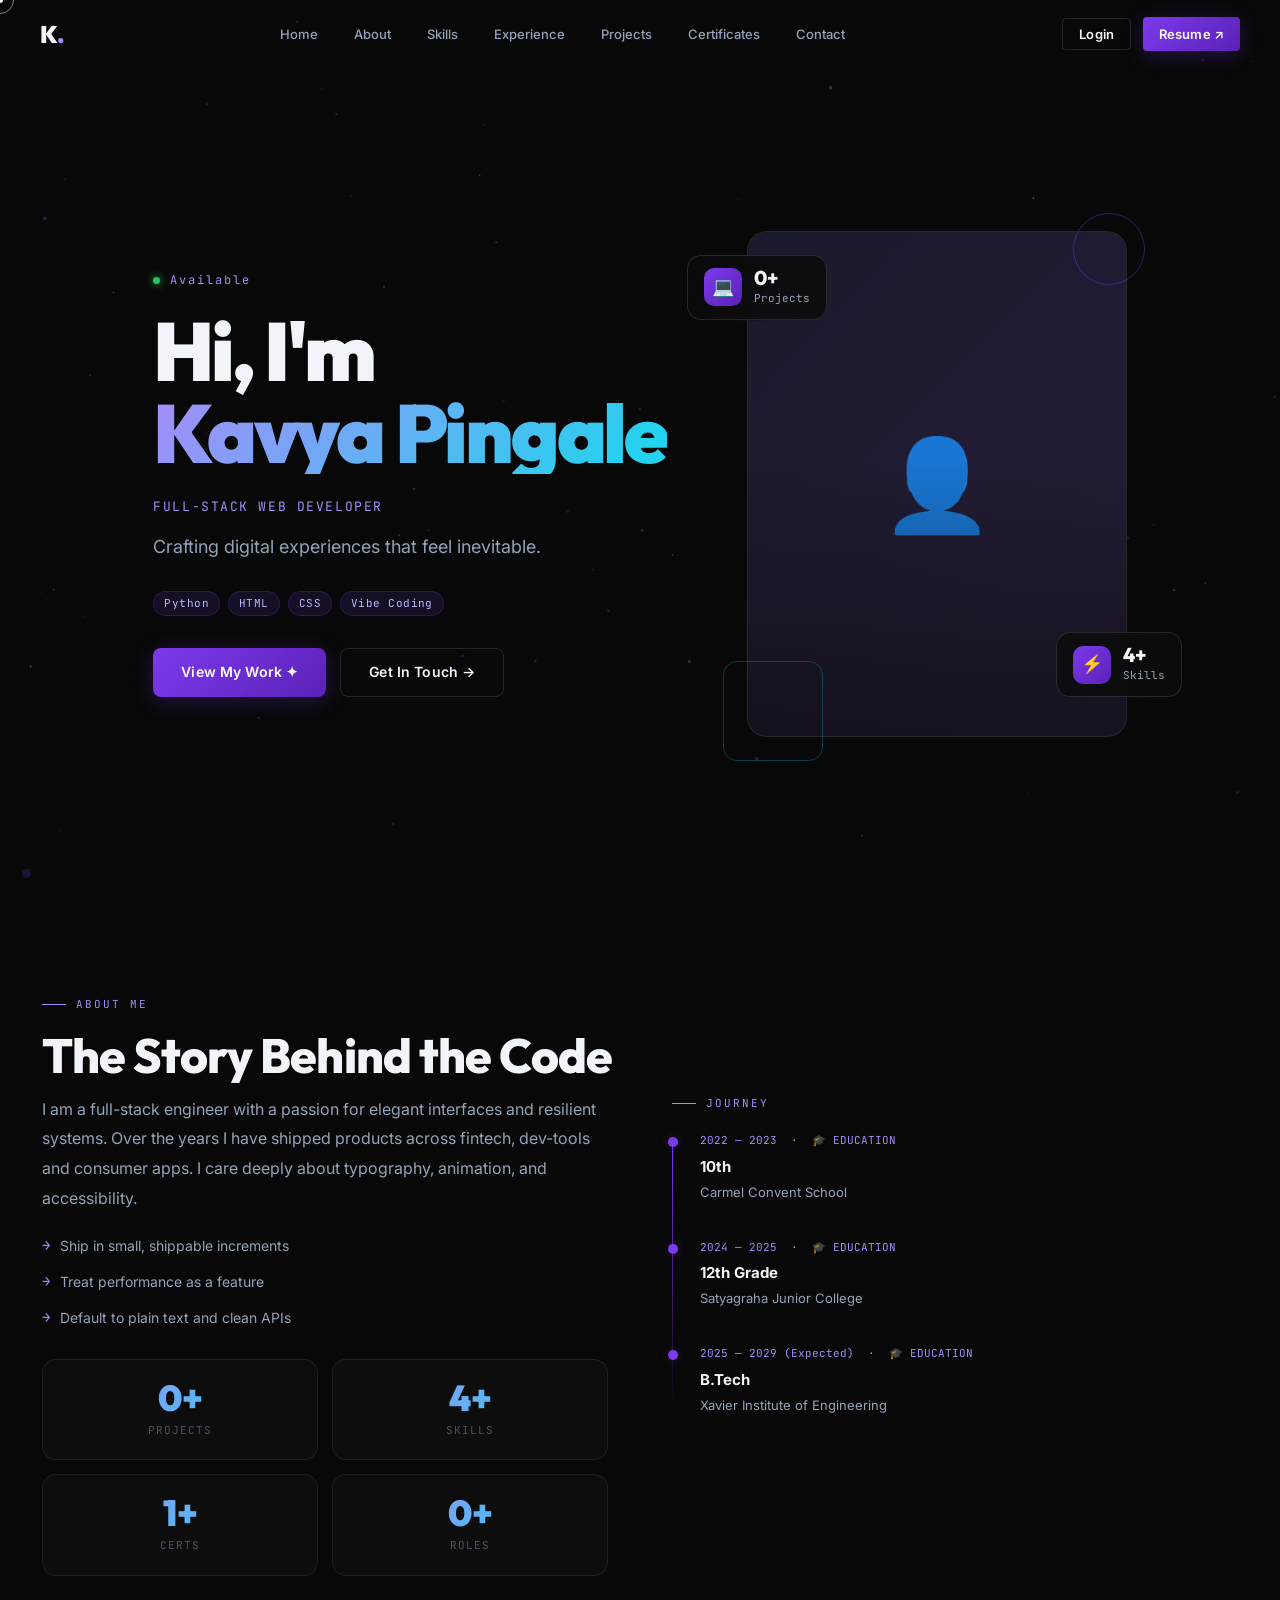
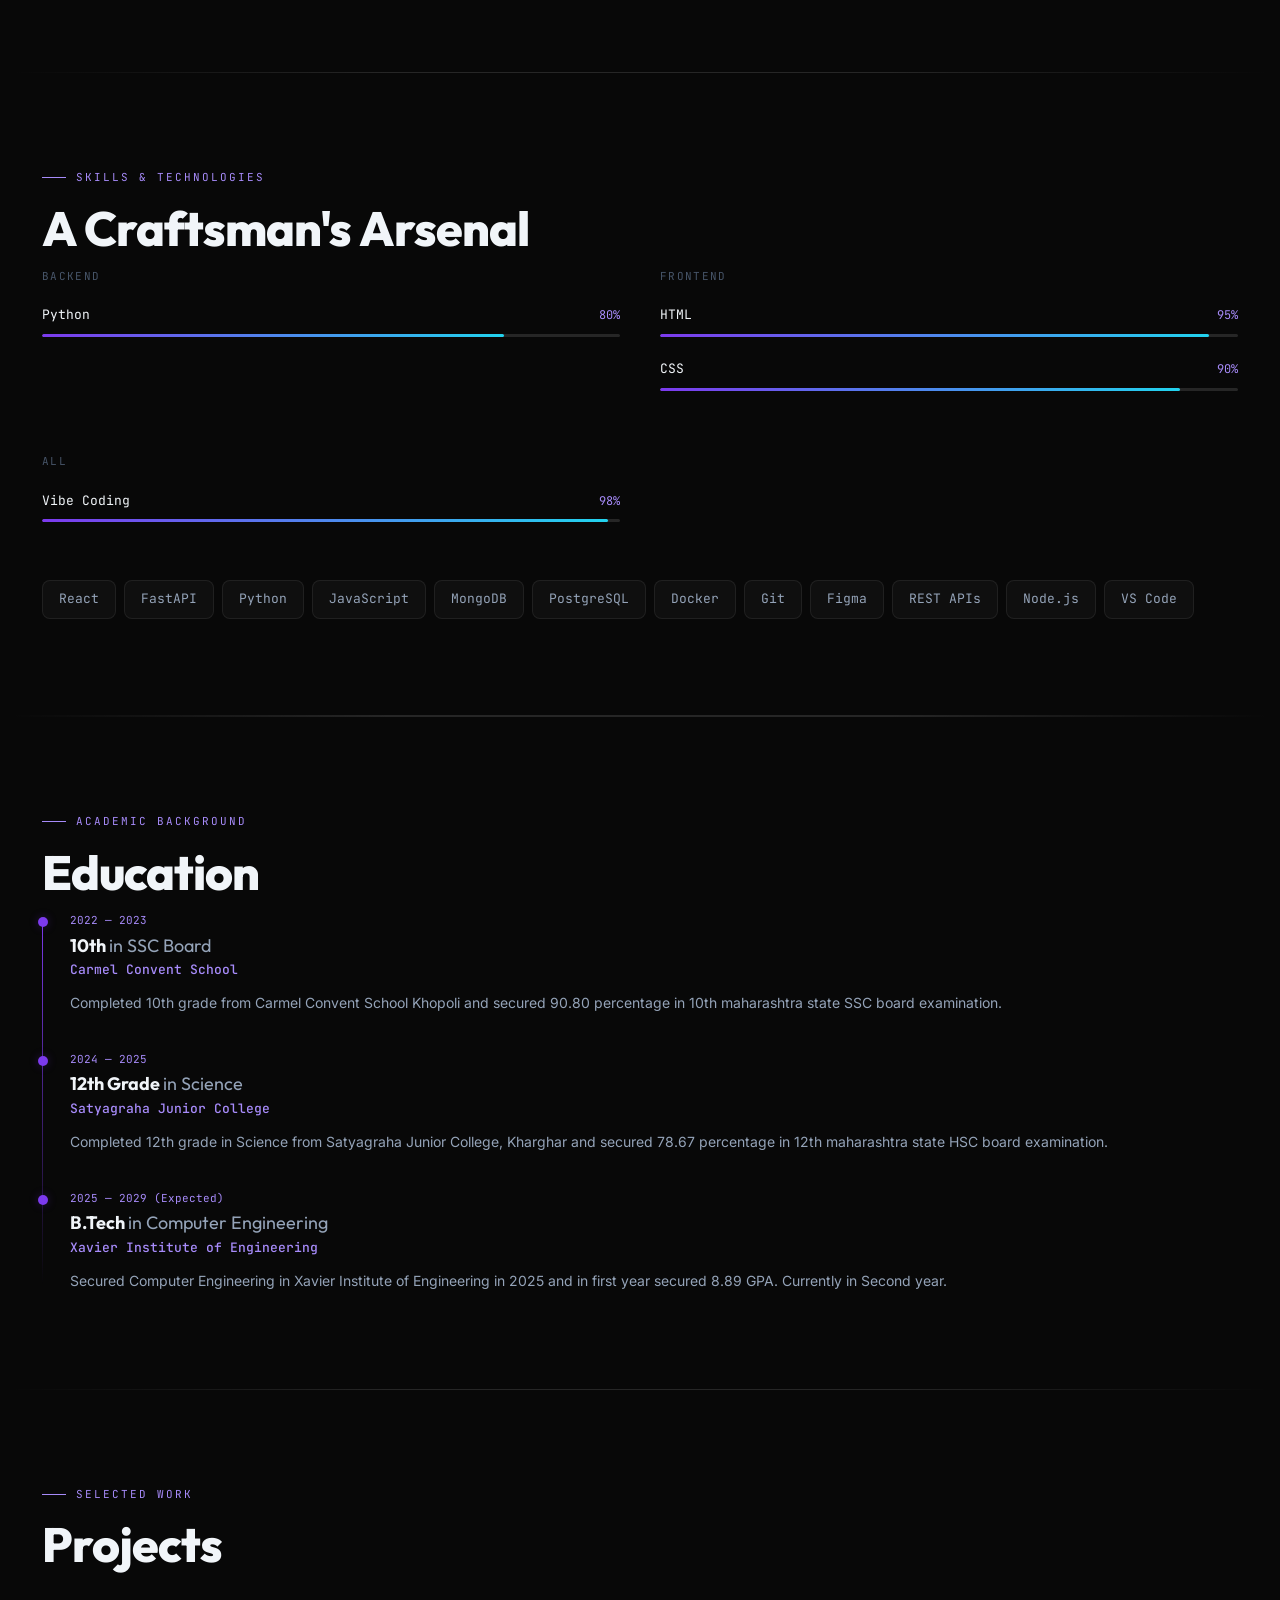
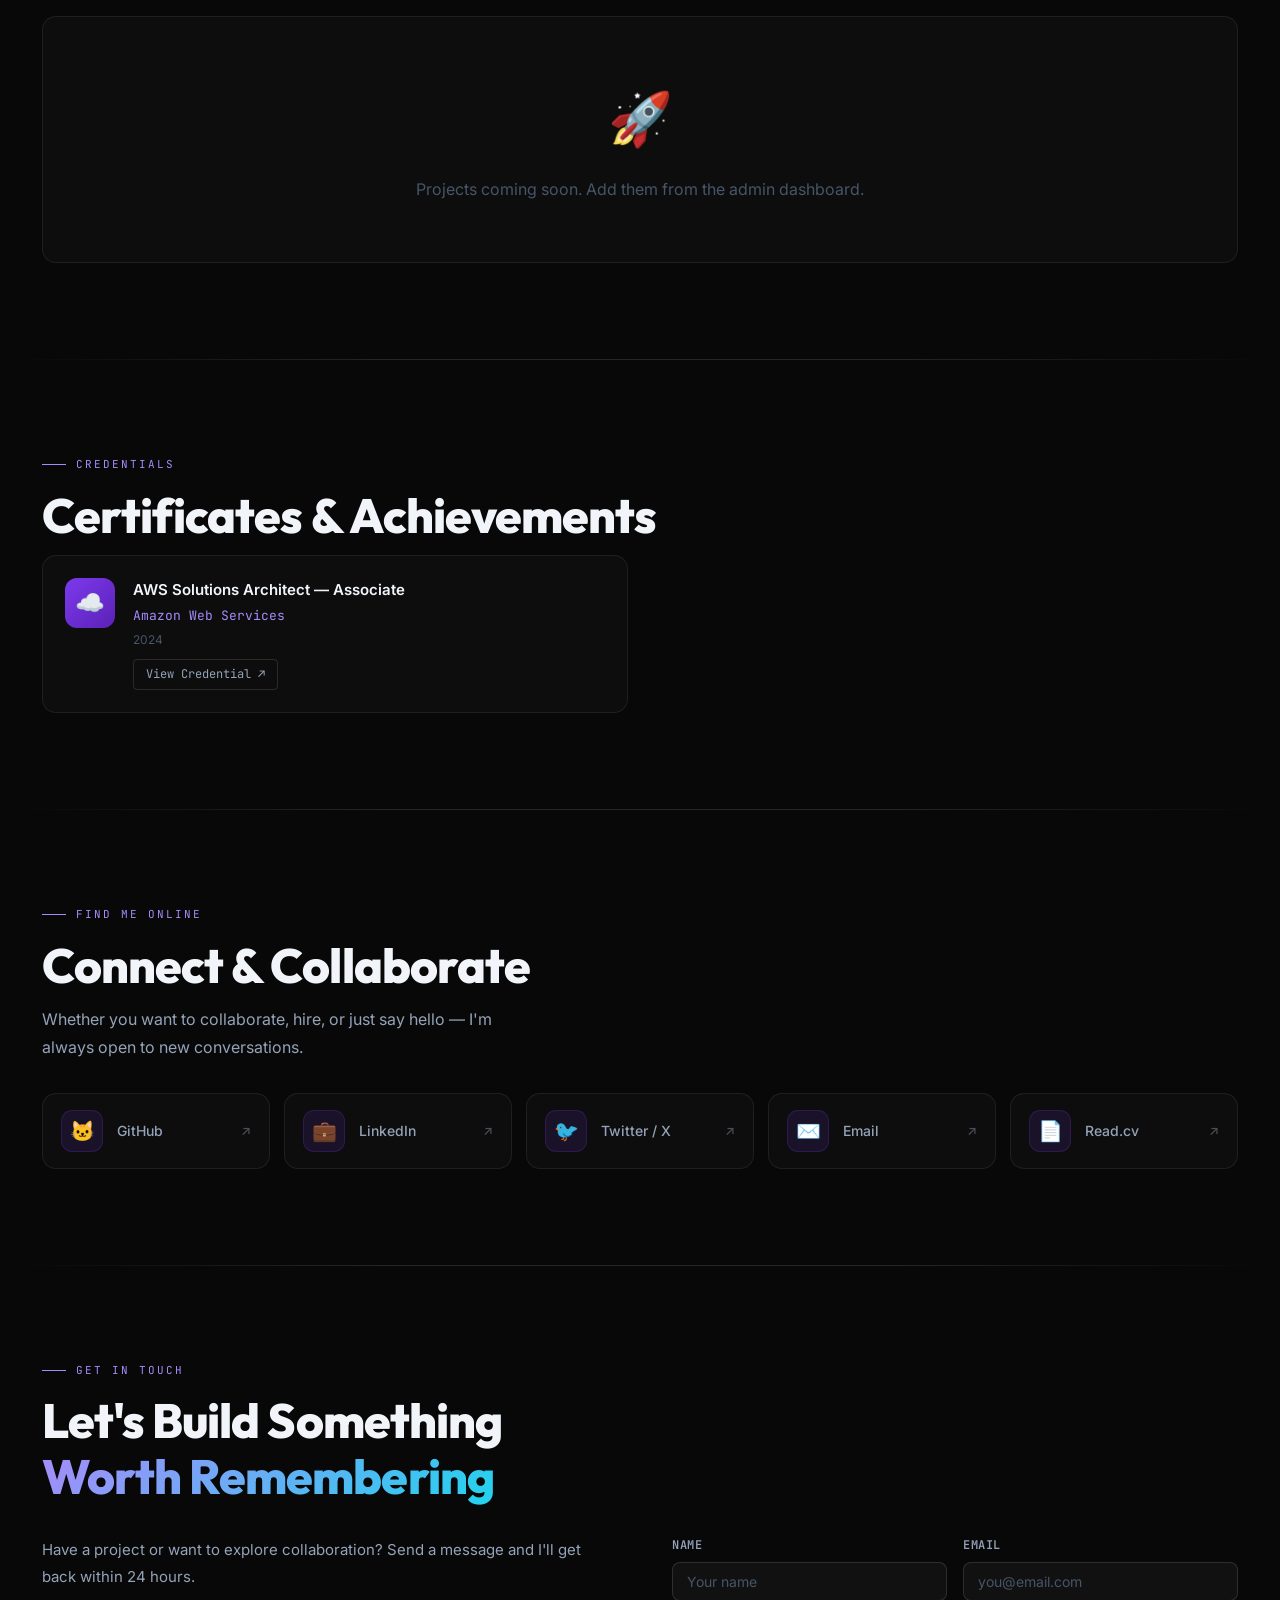
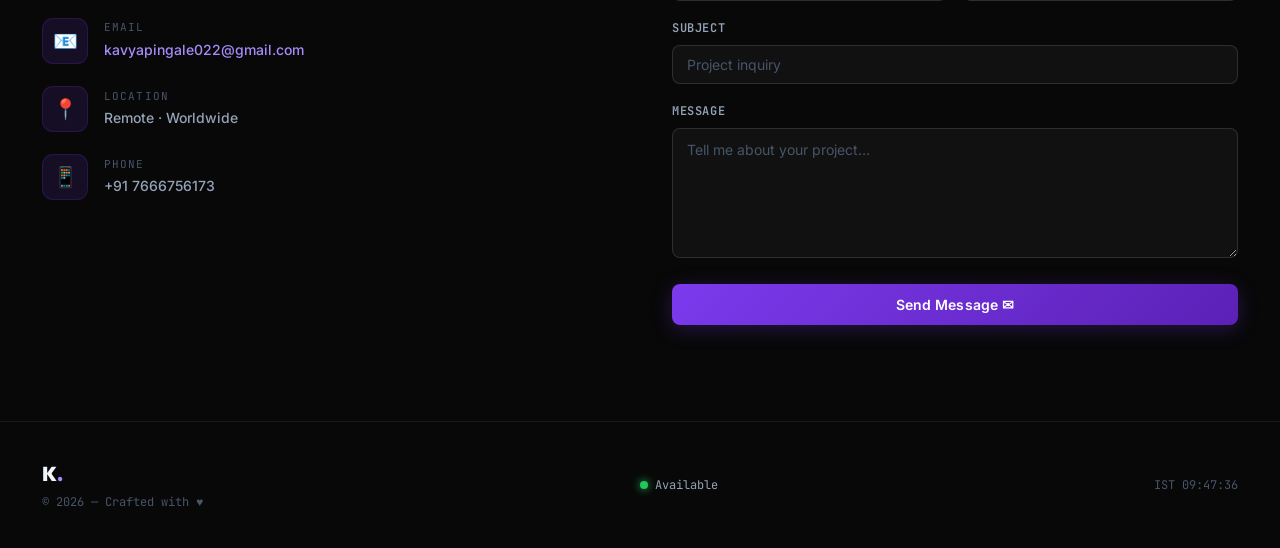
==== index.html @ d9b99b5b "Initialize portfolio website with Supabase integration and Admin Dashboard" ====
<!DOCTYPE html>
<html lang="en">
<head>
  <meta charset="UTF-8">
  <meta name="viewport" content="width=device-width, initial-scale=1.0">
  <meta name="description" content="Portfolio of Kavya Pingale — Full-Stack Web Developer crafting digital experiences that feel inevitable.">
  <title>Kavya Pingale | Full-Stack Web Developer</title>
  <link rel="stylesheet" href="style.css">
  <style>
    /* ── Navbar ── */
    #navbar {
      position: fixed; top: 0; left: 0; right: 0; z-index: 200;
      height: 68px; display: flex; align-items: center;
      justify-content: space-between;
      padding: 0 40px; transition: all 0.35s ease;
    }
    #navbar.scrolled {
      background: rgba(8,8,8,0.88);
      backdrop-filter: blur(24px);
      -webkit-backdrop-filter: blur(24px);
      border-bottom: 1px solid var(--border);
    }
    .nav-logo {
      font-family: var(--font-heading); font-size: 24px; font-weight: 900;
      color: var(--text); letter-spacing: -0.03em;
    }
    .nav-logo .dot { color: var(--accent-2); }
    .nav-links { display: flex; align-items: center; gap: 36px; list-style: none; }
    .nav-links a {
      font-size: 13px; font-weight: 500;
      color: var(--text-2); transition: color 0.2s ease;
      position: relative;
    }
    .nav-links a::after {
      content: ''; position: absolute; bottom: -3px; left: 0; right: 0;
      height: 1px; background: var(--accent-2);
      transform: scaleX(0); transition: transform 0.3s ease;
      transform-origin: left;
    }
    .nav-links a:hover { color: var(--text); }
    .nav-links a:hover::after { transform: scaleX(1); }
    .nav-actions { display: flex; align-items: center; gap: 12px; }
    .hamburger {
      display: none; flex-direction: column; gap: 5px;
      cursor: pointer; padding: 4px; background: none; border: none;
    }
    .hamburger span {
      width: 22px; height: 2px; background: var(--text);
      border-radius: 1px; transition: var(--transition); display: block;
    }
    /* Mobile nav */
    .mobile-nav {
      display: none; position: fixed; top: 68px; left: 0; right: 0;
      background: rgba(8,8,8,0.97); backdrop-filter: blur(24px);
      border-bottom: 1px solid var(--border); z-index: 199;
      padding: 20px; flex-direction: column; gap: 4px;
    }
    .mobile-nav.open { display: flex; }
    .mobile-nav a {
      padding: 12px 16px; font-size: 15px; font-weight: 500;
      color: var(--text-2); border-radius: var(--radius-sm);
      transition: var(--transition);
    }
    .mobile-nav a:hover { color: var(--text); background: var(--bg-glass); }

    /* ── Canvas ── */
    #particles-canvas {
      position: fixed; top: 0; left: 0; right: 0;
      height: 100vh; z-index: 0; pointer-events: none;
    }

    /* ── Hero ── */
    #home {
      min-height: 100vh; display: flex; align-items: center;
      padding-top: 68px; position: relative; overflow: hidden;
    }
    .hero-grid {
      display: grid; grid-template-columns: 1fr 380px;
      gap: 80px; align-items: center; position: relative; z-index: 1;
    }
    .hero-eyebrow {
      font-family: var(--font-mono); font-size: 12px;
      letter-spacing: 0.16em; color: var(--accent-2);
      display: flex; align-items: center; gap: 10px;
      margin-bottom: 20px;
    }
    .hero-eyebrow .dot-pulse {
      width: 7px; height: 7px; border-radius: 50%;
      background: #22c55e; display: inline-block;
      animation: pulse-glow 2.2s ease-in-out infinite;
      box-shadow: 0 0 8px #22c55e;
    }
    .hero-title {
      font-size: clamp(44px, 7vw, 82px); font-weight: 900;
      line-height: 1.0; letter-spacing: -0.04em; margin-bottom: 22px;
    }
    .hero-title .name {
      display: block;
      background: linear-gradient(135deg, #a78bfa 0%, #22d3ee 50%, #a78bfa 100%);
      background-size: 200% auto;
      -webkit-background-clip: text; -webkit-text-fill-color: transparent;
      background-clip: text;
      animation: gradient-shift 4s linear infinite;
    }
    .hero-subtitle {
      font-size: 18px; color: var(--text-2); max-width: 520px;
      line-height: 1.75; margin-bottom: 28px;
    }
    .hero-chips { display: flex; flex-wrap: wrap; gap: 8px; margin-bottom: 32px; }
    .hero-actions { display: flex; gap: 14px; flex-wrap: wrap; }

    /* Photo */
    .photo-wrap { position: relative; }
    .photo-box {
      aspect-ratio: 3/4; border-radius: 20px; overflow: hidden;
      border: 1px solid var(--border); position: relative;
      background: var(--bg-3);
    }
    .photo-box img {
      width: 100%; height: 100%; object-fit: cover;
      filter: contrast(1.08) brightness(0.92);
      transition: filter 0.6s ease;
    }
    .photo-box:hover img { filter: contrast(1.0) brightness(1.0); }
    .photo-box::after {
      content: ''; position: absolute; inset: 0;
      background: linear-gradient(to top, rgba(8,8,8,0.55) 0%, transparent 55%);
    }
    .photo-fallback {
      width: 100%; height: 100%; display: flex;
      align-items: center; justify-content: center;
      background: linear-gradient(135deg, #1a1a2e, rgba(124,58,237,0.15));
      font-size: 90px;
    }
    /* Deco rings */
    .deco-ring-1 {
      position: absolute; top: -18px; right: -18px;
      width: 72px; height: 72px; border-radius: 50%;
      border: 1px solid rgba(124,58,237,0.4);
      animation: spin-slow 18s linear infinite;
    }
    .deco-ring-2 {
      position: absolute; bottom: -24px; left: -24px;
      width: 100px; height: 100px; border-radius: 14px;
      border: 1px solid rgba(34,211,238,0.25);
      animation: float 7s ease-in-out infinite;
    }
    /* Floating stat cards */
    .stat-float {
      position: absolute; z-index: 2;
      background: rgba(12,12,12,0.88);
      backdrop-filter: blur(20px);
      border: 1px solid var(--border-2);
      border-radius: 14px; padding: 12px 16px;
      display: flex; align-items: center; gap: 12px;
      animation: float 6s ease-in-out infinite;
    }
    .stat-float:nth-child(4) { animation-delay: -3s; }
    .stat-float.tl { top: 24px; left: -60px; }
    .stat-float.br { bottom: 40px; right: -55px; }
    .sf-icon {
      width: 38px; height: 38px; border-radius: 10px;
      background: linear-gradient(135deg, var(--accent), #5b21b6);
      display: flex; align-items: center; justify-content: center;
      font-size: 18px; flex-shrink: 0;
    }
    .sf-val { font-family: var(--font-heading); font-size: 20px; font-weight: 800; color: var(--text); line-height: 1; }
    .sf-label { font-size: 11px; color: var(--text-2); margin-top: 2px; font-family: var(--font-mono); }

    /* ── About ── */
    .about-grid {
      display: grid; grid-template-columns: 1fr 1fr;
      gap: 64px; align-items: start;
    }
    .about-bio { font-size: 16px; color: var(--text-2); line-height: 1.85; }
    .about-stats {
      display: grid; grid-template-columns: 1fr 1fr; gap: 14px; margin-top: 28px;
    }
    .stat-box {
      background: var(--bg-card); border: 1px solid var(--border);
      border-radius: var(--radius); padding: 20px; text-align: center;
      transition: var(--transition);
    }
    .stat-box:hover { border-color: var(--border-accent); transform: translateY(-2px); }
    .stat-box-val {
      font-family: var(--font-heading); font-size: 36px; font-weight: 900;
      background: linear-gradient(135deg, var(--accent-2), var(--cyan));
      -webkit-background-clip: text; -webkit-text-fill-color: transparent;
      background-clip: text; line-height: 1;
    }
    .stat-box-label {
      font-size: 11px; color: var(--text-3);
      font-family: var(--font-mono); letter-spacing: 0.08em;
      margin-top: 6px; text-transform: uppercase;
    }

    /* ── Skills ── */
    .skills-layout { display: grid; grid-template-columns: 1fr 1fr; gap: 40px; }
    .skill-cat-title {
      font-family: var(--font-mono); font-size: 11px;
      letter-spacing: 0.12em; color: var(--text-3);
      text-transform: uppercase; margin-bottom: 20px;
    }
    .skill-item { margin-bottom: 22px; }
    .skill-row {
      display: flex; justify-content: space-between;
      align-items: baseline; margin-bottom: 7px;
    }
    .skill-name { font-size: 13px; color: var(--text); font-family: var(--font-mono); }
    .skill-pct  { font-size: 12px; color: var(--accent-2); font-family: var(--font-mono); }
    .tech-grid {
      display: flex; flex-wrap: wrap; gap: 8px; margin-top: 36px;
    }
    .tech-chip {
      padding: 8px 16px;
      background: rgba(255,255,255,0.03);
      border: 1px solid var(--border);
      border-radius: var(--radius-sm);
      font-size: 13px; color: var(--text-2);
      font-family: var(--font-mono);
      transition: var(--transition); cursor: default;
    }
    .tech-chip:hover {
      border-color: var(--accent-2); color: var(--accent-2);
      background: rgba(124,58,237,0.07);
    }

    /* ── Project cards ── */
    .proj-card {
      background: var(--bg-card); border: 1px solid var(--border);
      border-radius: var(--radius-lg); overflow: hidden;
      transition: var(--transition); display: flex; flex-direction: column;
    }
    .proj-card:hover {
      border-color: var(--border-accent); transform: translateY(-5px);
      box-shadow: 0 20px 48px rgba(0,0,0,0.45), 0 0 0 1px rgba(124,58,237,0.08);
    }
    .proj-thumb {
      aspect-ratio: 16/9; background: var(--bg-3);
      position: relative; overflow: hidden;
    }
    .proj-thumb img {
      width: 100%; height: 100%; object-fit: cover;
      transition: transform 0.55s ease;
    }
    .proj-card:hover .proj-thumb img { transform: scale(1.05); }
    .proj-emoji-placeholder {
      width: 100%; height: 100%;
      display: flex; align-items: center; justify-content: center;
      font-size: 52px; opacity: 0.6;
      background: linear-gradient(135deg, var(--bg-3), rgba(124,58,237,0.12));
    }
    .proj-body { padding: 22px; flex: 1; display: flex; flex-direction: column; }
    .proj-num {
      font-family: var(--font-mono); font-size: 11px;
      color: var(--accent-2); letter-spacing: 0.12em; margin-bottom: 8px;
    }
    .proj-title {
      font-family: var(--font-heading); font-size: 18px;
      font-weight: 700; color: var(--text); margin-bottom: 8px;
    }
    .proj-desc { font-size: 14px; color: var(--text-2); line-height: 1.65; flex: 1; }
    .proj-tags { display: flex; flex-wrap: wrap; gap: 5px; margin: 12px 0 8px; }
    .proj-links { display: flex; gap: 8px; margin-top: 10px; }
    .proj-link {
      display: inline-flex; align-items: center; gap: 5px;
      font-size: 12px; font-family: var(--font-mono);
      color: var(--text-2); padding: 5px 12px;
      border: 1px solid var(--border-2); border-radius: var(--radius-xs);
      transition: var(--transition);
    }
    .proj-link:hover { border-color: var(--accent-2); color: var(--accent-2); }

    /* ── Cert cards ── */
    .cert-card {
      background: var(--bg-card); border: 1px solid var(--border);
      border-radius: var(--radius); padding: 22px;
      display: flex; gap: 18px; align-items: flex-start;
      transition: var(--transition);
    }
    .cert-card:hover { border-color: var(--border-accent); transform: translateY(-3px); }
    .cert-icon {
      width: 50px; height: 50px; border-radius: 12px;
      background: linear-gradient(135deg, var(--accent), #5b21b6);
      display: flex; align-items: center; justify-content: center;
      font-size: 24px; flex-shrink: 0;
    }
    .cert-name  { font-size: 15px; font-weight: 600; color: var(--text); margin-bottom: 4px; }
    .cert-issuer{ font-size: 13px; color: var(--accent-2); font-family: var(--font-mono); margin-bottom: 3px; }
    .cert-date  { font-size: 12px; color: var(--text-3); }

    /* ── Connect ── */
    .connect-grid {
      display: grid;
      grid-template-columns: repeat(auto-fill, minmax(190px,1fr));
      gap: 14px;
    }
    .connect-card {
      display: flex; align-items: center; gap: 14px;
      padding: 16px 18px;
      background: var(--bg-card); border: 1px solid var(--border);
      border-radius: var(--radius); transition: var(--transition);
      font-size: 14px; font-weight: 500; color: var(--text-2);
    }
    .connect-card:hover {
      border-color: var(--border-accent); color: var(--text);
      transform: translateY(-3px); box-shadow: var(--shadow-accent);
    }
    .connect-icon {
      width: 42px; height: 42px; border-radius: 11px;
      background: rgba(124,58,237,0.12); border: 1px solid rgba(124,58,237,0.2);
      display: flex; align-items: center; justify-content: center;
      font-size: 20px; flex-shrink: 0;
    }
    .connect-arrow { margin-left: auto; opacity: 0.45; font-size: 13px; }

    /* ── Contact ── */
    .contact-grid {
      display: grid; grid-template-columns: 1fr 1fr;
      gap: 64px; align-items: start;
    }
    .contact-info-row {
      display: flex; align-items: center; gap: 16px; margin-bottom: 22px;
    }
    .contact-icon-box {
      width: 46px; height: 46px; border-radius: 11px;
      background: rgba(124,58,237,0.12);
      border: 1px solid rgba(124,58,237,0.2);
      display: flex; align-items: center; justify-content: center;
      font-size: 20px; flex-shrink: 0;
    }
    .contact-meta-label { font-size: 11px; color: var(--text-3); font-family: var(--font-mono); letter-spacing: 0.1em; }
    .contact-meta-val   { font-size: 14px; font-weight: 500; color: var(--text-2); margin-top: 2px; }

    /* ── Footer ── */
    #footer { padding: 36px 0; border-top: 1px solid var(--border); }
    .footer-inner {
      display: flex; align-items: center; justify-content: space-between;
      flex-wrap: wrap; gap: 14px;
    }
    .footer-brand { font-family: var(--font-heading); font-size: 20px; font-weight: 900; }
    .footer-brand .dot { color: var(--accent-2); }
    .footer-copy { font-size: 12px; color: var(--text-3); font-family: var(--font-mono); margin-top: 3px; }
    .footer-status { display: flex; align-items: center; gap: 7px; }
    .online-dot {
      width: 8px; height: 8px; border-radius: 50%;
      background: #22c55e; box-shadow: 0 0 8px #22c55e;
      animation: pulse-glow 2s ease-in-out infinite;
    }
    .footer-time { font-size: 12px; color: var(--text-3); font-family: var(--font-mono); }

    /* ── Custom cursor ── */
    .c-outer, .c-inner {
      position: fixed; pointer-events: none; z-index: 9999;
      border-radius: 50%; top: 0; left: 0; mix-blend-mode: difference;
    }
    .c-outer {
      width: 28px; height: 28px;
      border: 1px solid rgba(255,255,255,0.5);
      transform: translate(-50%,-50%);
      transition: transform 0.15s ease;
    }
    .c-inner {
      width: 6px; height: 6px; background: #fff;
      transform: translate(-50%,-50%);
    }
    .c-outer.hovered { transform: translate(-50%,-50%) scale(1.9); }

    /* ── Scroll top & Admin btn ── */
    #scroll-top {
      position: fixed; bottom: 22px; right: 22px; z-index: 100;
      width: 42px; height: 42px; border-radius: 11px;
      background: rgba(124,58,237,0.75); border: none;
      color: #fff; font-size: 18px;
      display: none; align-items: center; justify-content: center;
      transition: var(--transition); backdrop-filter: blur(8px);
    }
    #scroll-top.vis { display: flex; }
    #scroll-top:hover { background: var(--accent); transform: translateY(-2px); }
    #admin-dot {
      position: fixed; bottom: 22px; left: 22px; z-index: 100;
      width: 9px; height: 9px; border-radius: 50%;
      background: rgba(124,58,237,0.2); border: none;
      cursor: pointer; transition: all 0.35s ease;
    }
    #admin-dot:hover {
      width: 42px; height: 42px; border-radius: 11px;
      background: var(--accent); box-shadow: var(--shadow-accent);
    }

    /* ── Responsive ── */
    @media (max-width: 1024px) {
      .hero-grid    { grid-template-columns: 1fr; gap: 48px; text-align: center; }
      .hero-eyebrow,.hero-chips,.hero-actions { justify-content: center; }
      .hero-subtitle{ margin-left: auto; margin-right: auto; }
      .photo-wrap   { max-width: 300px; margin: 0 auto; }
      .stat-float.tl{ left: 0; }
      .stat-float.br{ right: 0; }
      .about-grid   { grid-template-columns: 1fr; gap: 40px; }
      .skills-layout{ grid-template-columns: 1fr; }
      .contact-grid { grid-template-columns: 1fr; gap: 40px; }
    }
    @media (max-width: 768px) {
      #navbar { padding: 0 20px; }
      .nav-links { display: none; }
      .hamburger { display: flex; }
      .c-outer, .c-inner { display: none; }
    }
  </style>
</head>
<body>

<!-- Custom cursor -->
<div class="c-outer" id="c-outer"></div>
<div class="c-inner" id="c-inner"></div>

<!-- Particle canvas -->
<canvas id="particles-canvas"></canvas>

<!-- ═══════════════════════════ NAVBAR ═══════════════════════════ -->
<header id="navbar">
  <a href="#home" class="nav-logo"><span id="nav-initial">K</span><span class="dot">.</span></a>
  <nav>
    <ul class="nav-links">
      <li><a href="#home">Home</a></li>
      <li><a href="#about">About</a></li>
      <li><a href="#skills">Skills</a></li>
      <li><a href="#experience">Experience</a></li>
      <li><a href="#projects">Projects</a></li>
      <li><a href="#certificates">Certificates</a></li>
      <li><a href="#contact">Contact</a></li>
    </ul>
  </nav>
  <div class="nav-actions">
    <button id="visitor-login-btn" class="btn btn-secondary btn-sm" onclick="document.getElementById('auth-modal').style.display='flex'">Login</button>
    <a href="#" id="resume-btn" class="btn btn-primary btn-sm">Resume ↗</a>
    <button class="hamburger" id="hamburger-btn" aria-label="Menu">
      <span></span><span></span><span></span>
    </button>
  </div>
</header>

<!-- ═══════════════════════════ AUTH MODAL ═══════════════════════════ -->
<div class="modal-overlay" id="auth-modal" style="display:none;">
  <div class="modal" style="max-width:400px;text-align:center;">
    <div class="modal-title" style="margin-bottom:8px;">Visitor Access</div>
    <p style="font-size:14px;color:var(--text-2);margin-bottom:24px;">Log in to unlock exclusive content and track your visits.</p>
    <button class="modal-close" onclick="document.getElementById('auth-modal').style.display='none'">✕</button>
    <div id="auth-alert"></div>
    <div class="form-group" style="text-align:left;">
      <label class="form-label">Email Address</label>
      <input type="email" class="form-input" id="auth-email" placeholder="you@example.com">
    </div>
    <div class="form-group" style="text-align:left;">
      <label class="form-label">Password</label>
      <input type="password" class="form-input" id="auth-password" placeholder="••••••••">
    </div>
    <div class="flex-col gap-3 mt-4">
      <button class="btn btn-primary w-full" id="auth-login-btn" onclick="handleVisitorAuth('login')">Log In</button>
      <button class="btn btn-secondary w-full" id="auth-signup-btn" onclick="handleVisitorAuth('signup')">Sign Up</button>
    </div>
  </div>
</div>
<!-- Mobile nav -->
<nav class="mobile-nav" id="mobile-nav">
  <a href="#home"         onclick="closeMob()">Home</a>
  <a href="#about"        onclick="closeMob()">About</a>
  <a href="#skills"       onclick="closeMob()">Skills</a>
  <a href="#experience"   onclick="closeMob()">Experience</a>
  <a href="#projects"     onclick="closeMob()">Projects</a>
  <a href="#certificates" onclick="closeMob()">Certificates</a>
  <a href="#contact"      onclick="closeMob()">Contact</a>
</nav>

<!-- ═══════════════════════════ HERO ═══════════════════════════ -->
<section id="home">
  <div class="container hero-grid">
    <!-- Left text -->
    <div>
      <div class="hero-eyebrow">
        <span class="dot-pulse"></span>
        <span id="hero-availability">Available for opportunities</span>
      </div>
      <h1 class="hero-title">
        Hi, I'm<br>
        <span class="name" id="hero-name">Kavya Pingale</span>
      </h1>
      <p class="hero-subtitle" id="hero-subtitle-role" style="font-family:var(--font-mono);font-size:13px;letter-spacing:0.12em;color:var(--accent-2);margin-bottom:12px;">FULL-STACK WEB DEVELOPER</p>
      <p class="hero-subtitle" id="hero-tagline">Crafting digital experiences that feel inevitable.</p>
      <div class="hero-chips" id="hero-chips"></div>
      <div class="hero-actions">
        <a href="#projects" class="btn btn-primary">View My Work ✦</a>
        <a href="#contact"  class="btn btn-secondary">Get In Touch →</a>
      </div>
    </div>
    <!-- Right photo -->
    <div class="photo-wrap">
      <div class="photo-box">
        <img id="hero-photo" src="photo.jpg" alt="Profile Photo"
             onerror="this.style.display='none';document.getElementById('photo-fallback').style.display='flex'">
        <div class="photo-fallback" id="photo-fallback" style="display:none;">👤</div>
      </div>
      <div class="deco-ring-1"></div>
      <div class="deco-ring-2"></div>
      <div class="stat-float tl">
        <div class="sf-icon">💻</div>
        <div><div class="sf-val" id="sf-proj">0+</div><div class="sf-label">Projects</div></div>
      </div>
      <div class="stat-float br">
        <div class="sf-icon">⚡</div>
        <div><div class="sf-val" id="sf-skills">0+</div><div class="sf-label">Skills</div></div>
      </div>
    </div>
  </div>
</section>

<!-- ═══════════════════════════ ABOUT ═══════════════════════════ -->
<section class="section" id="about">
  <div class="container">
    <div class="section-label">About Me</div>
    <h2 class="section-title">The Story Behind the Code</h2>
    <div class="about-grid">
      <div>
        <p class="about-bio reveal" id="about-bio">Loading…</p>
        <div class="about-stats" id="about-stats"></div>
      </div>
      <div>
        <div class="section-label" style="margin-bottom:20px;">Journey</div>
        <div class="timeline" id="about-timeline"></div>
      </div>
    </div>
  </div>
</section>
<div class="section-divider container"></div>

<!-- ═══════════════════════════ SKILLS ═══════════════════════════ -->
<section class="section" id="skills">
  <div class="container">
    <div class="section-label">Skills &amp; Technologies</div>
    <h2 class="section-title">A Craftsman's Arsenal</h2>
    <div class="skills-layout" id="skills-container"></div>
    <div class="tech-grid" id="tech-grid"></div>
  </div>
</section>
<div class="section-divider container"></div>

<!-- ═══════════════════════════ EXPERIENCE ═══════════════════════════ -->
<section class="section" id="experience">
  <div class="container">
    <div class="section-label">Professional Journey</div>
    <h2 class="section-title">Work Experience</h2>
    <div class="timeline" id="exp-container"></div>
  </div>
</section>
<div class="section-divider container"></div>

<!-- ═══════════════════════════ EDUCATION ═══════════════════════════ -->
<section class="section" id="education">
  <div class="container">
    <div class="section-label">Academic Background</div>
    <h2 class="section-title">Education</h2>
    <div class="timeline" id="edu-container"></div>
  </div>
</section>
<div class="section-divider container"></div>

<!-- ═══════════════════════════ PROJECTS ═══════════════════════════ -->
<section class="section" id="projects">
  <div class="container">
    <div class="flex-between" style="margin-bottom:44px;">
      <div>
        <div class="section-label">Selected Work</div>
        <h2 class="section-title" style="margin-bottom:0">Projects</h2>
      </div>
    </div>
    <div class="grid-3" id="proj-container"></div>
  </div>
</section>
<div class="section-divider container"></div>

<!-- ═══════════════════════════ CERTIFICATES ═══════════════════════════ -->
<section class="section" id="certificates">
  <div class="container">
    <div class="section-label">Credentials</div>
    <h2 class="section-title">Certificates &amp; Achievements</h2>
    <div class="grid-2" id="cert-container"></div>
  </div>
</section>
<div class="section-divider container"></div>

<!-- ═══════════════════════════ CONNECT ═══════════════════════════ -->
<section class="section" id="connect">
  <div class="container">
    <div class="section-label">Find Me Online</div>
    <h2 class="section-title">Connect &amp; Collaborate</h2>
    <p style="font-size:16px;color:var(--text-2);max-width:480px;margin-bottom:32px;line-height:1.75;">
      Whether you want to collaborate, hire, or just say hello — I'm always open to new conversations.
    </p>
    <div class="connect-grid" id="links-container"></div>
  </div>
</section>
<div class="section-divider container"></div>

<!-- ═══════════════════════════ CONTACT ═══════════════════════════ -->
<section class="section" id="contact">
  <div class="container">
    <div class="section-label">Get In Touch</div>
    <h2 class="section-title">Let's Build Something<br><span class="gradient-text">Worth Remembering</span></h2>
    <div class="contact-grid mt-8">
      <div class="reveal">
        <p style="font-size:15px;color:var(--text-2);line-height:1.8;margin-bottom:28px;">
          Have a project or want to explore collaboration? Send a message and I'll get back within 24 hours.
        </p>
        <div class="contact-info-row">
          <div class="contact-icon-box">📧</div>
          <div>
            <div class="contact-meta-label">EMAIL</div>
            <a id="ct-email" class="contact-meta-val" style="color:var(--accent-2);" href="mailto:">—</a>
          </div>
        </div>
        <div class="contact-info-row">
          <div class="contact-icon-box">📍</div>
          <div>
            <div class="contact-meta-label">LOCATION</div>
            <div class="contact-meta-val" id="ct-loc">—</div>
          </div>
        </div>
        <div class="contact-info-row">
          <div class="contact-icon-box">📱</div>
          <div>
            <div class="contact-meta-label">PHONE</div>
            <div class="contact-meta-val" id="ct-phone">—</div>
          </div>
        </div>
      </div>
      <div class="reveal reveal-delay-2">
        <form id="contact-form" onsubmit="handleForm(event)">
          <div class="form-row">
            <div class="form-group">
              <label class="form-label">Name</label>
              <input type="text" class="form-input" placeholder="Your name" required id="cf-name">
            </div>
            <div class="form-group">
              <label class="form-label">Email</label>
              <input type="email" class="form-input" placeholder="you@email.com" required id="cf-email">
            </div>
          </div>
          <div class="form-group">
            <label class="form-label">Subject</label>
            <input type="text" class="form-input" placeholder="Project inquiry" id="cf-subject">
          </div>
          <div class="form-group">
            <label class="form-label">Message</label>
            <textarea class="form-textarea" placeholder="Tell me about your project…" required id="cf-msg" style="height:130px;"></textarea>
          </div>
          <button type="submit" class="btn btn-primary w-full">Send Message ✉</button>
        </form>
      </div>
    </div>
  </div>
</section>

<!-- ═══════════════════════════ FOOTER ═══════════════════════════ -->
<footer id="footer">
  <div class="container">
    <div class="footer-inner">
      <div>
        <div class="footer-brand"><span id="footer-initial">K</span><span class="dot">.</span></div>
        <div class="footer-copy">© <span id="foot-year"></span> — Crafted with ♥</div>
      </div>
      <div class="footer-status">
        <div class="online-dot"></div>
        <span style="font-size:12px;color:var(--text-2);font-family:var(--font-mono);" id="footer-avail">Available for opportunities</span>
      </div>
      <div class="footer-time" id="footer-time">IST --:--:--</div>
    </div>
  </div>
</footer>

<!-- Fixed controls -->
<button id="scroll-top" onclick="window.scrollTo({top:0,behavior:'smooth'})">↑</button>
<button id="admin-dot" onclick="window.location.href='admin-login.html'" title="Admin Portal"></button>

<!-- Supabase JS SDK -->
<script src="https://cdn.jsdelivr.net/npm/@supabase/supabase-js@2"></script>

<!-- ═══════════════════════════ SCRIPTS ═══════════════════════════ -->
<script>
/* ── SUPABASE ── */
const SUPABASE_URL  = 'https://nkucsoipaeadznzoqdwg.supabase.co';
const SUPABASE_KEY  = 'sb_publishable_P6woPvcbbqC8s8uPHSGLxQ_F0c6TlCr';
let sbClient = null;
let currentUser = null;
try {
  sbClient = window.supabase ? window.supabase.createClient(SUPABASE_URL, SUPABASE_KEY) : null;
} catch(e) { console.warn('Supabase init failed:', e); }

/* ── VISITOR AUTH & ANALYTICS ── */
async function initAuthAndTrack() {
  if(!sbClient) return;
  // Get current session
  const { data: { session } } = await sbClient.auth.getSession();
  currentUser = session ? session.user : null;
  updateAuthUI();

  // Listen for auth changes
  sbClient.auth.onAuthStateChange((_event, sess) => {
    currentUser = sess ? sess.user : null;
    updateAuthUI();
  });

  // Track visit
  try {
    await sbClient.from('page_views').insert([{
      user_email: currentUser ? currentUser.email : null,
      path: window.location.pathname
    }]);
  } catch(e) { console.warn('Tracking failed', e); }
}

function updateAuthUI() {
  const btn = document.getElementById('visitor-login-btn');
  if(!btn) return;
  if(currentUser) {
    btn.innerHTML = `👤 ${currentUser.email.split('@')[0]} <span style="font-size:10px;margin-left:4px;" onclick="event.stopPropagation();sbClient.auth.signOut()">(Logout)</span>`;
    btn.onclick = () => {};
  } else {
    btn.innerHTML = 'Login';
    btn.onclick = () => document.getElementById('auth-modal').style.display='flex';
  }
}

async function handleVisitorAuth(action) {
  const email = document.getElementById('auth-email').value.trim();
  const password = document.getElementById('auth-password').value.trim();
  const alertBox = document.getElementById('auth-alert');
  
  if(!email || !password) {
    alertBox.innerHTML = '<div class="alert alert-error">Please fill out both fields.</div>';
    return;
  }
  if(!sbClient) return;

  const btnLogin = document.getElementById('auth-login-btn');
  const btnSignup = document.getElementById('auth-signup-btn');
  btnLogin.disabled = true; btnSignup.disabled = true;
  alertBox.innerHTML = '<div class="alert alert-info">⏳ Processing...</div>';

  let res = null;
  if(action === 'signup') {
    res = await sbClient.auth.signUp({ email, password });
  } else {
    res = await sbClient.auth.signInWithPassword({ email, password });
  }

  btnLogin.disabled = false; btnSignup.disabled = false;

  if(res.error) {
    alertBox.innerHTML = `<div class="alert alert-error">${res.error.message}</div>`;
  } else {
    alertBox.innerHTML = '<div class="alert alert-success">✅ Success!</div>';
    setTimeout(() => {
      document.getElementById('auth-modal').style.display='none';
      alertBox.innerHTML = '';
      document.getElementById('auth-email').value = '';
      document.getElementById('auth-password').value = '';
    }, 1000);
  }
}


/* ── VERSION / MIGRATION ── */
const DATA_VERSION = '2'; // bump this to force reset on next load
if(localStorage.getItem('portfolioDataVersion') !== DATA_VERSION){
  localStorage.removeItem('portfolioData');
  localStorage.setItem('portfolioDataVersion', DATA_VERSION);
}
/* ── DEFAULT DATA ── */

const DEFAULTS = {
  profile: {
    name:"Kavya Pingale",
    tagline:"Crafting digital experiences that feel inevitable.",
    bio:"I am a full-stack engineer with a passion for elegant interfaces and resilient systems. Over the years I have shipped products across fintech, dev-tools and consumer apps. I care deeply about typography, animation, and accessibility.",
    email:"kavyapingale022@gmail.com",
    phone:"+91 7666756173",
    location:"Remote · Worldwide",
    resumeUrl:"#",
    availability:"Available",
    role:"Full-Stack Web Developer"
  },
  skills:[
    {id:1,name:"Python",category:"Backend",level:80},
    {id:2,name:"HTML",category:"Frontend",level:95},
    {id:3,name:"CSS",category:"Frontend",level:90},
    {id:4,name:"Vibe Coding",category:"All",level:98}
  ],
  technologies:["React","FastAPI","Python","JavaScript","MongoDB","PostgreSQL","Docker","Git","Figma","REST APIs","Node.js","VS Code"],
  projects:[],
  certificates:[
    {id:1,name:"AWS Solutions Architect — Associate",issuer:"Amazon Web Services",date:"2024",url:"https://aws.amazon.com/certification/",emoji:"☁️"}
  ],
  education:[
    {id:1,school:"Carmel Convent School",degree:"10th",field:"SSC Board",period:"2022 — 2023",description:"Completed 10th grade from Carmel Convent School Khopoli and secured 90.80 percentage in 10th maharashtra state SSC board examination."},
    {id:2,school:"Satyagraha Junior College",degree:"12th Grade",field:"Science",period:"2024 — 2025",description:"Completed 12th grade in Science from Satyagraha Junior College, Kharghar and secured 78.67 percentage in 12th maharashtra state HSC board examination."},
    {id:3,school:"Xavier Institute of Engineering",degree:"B.Tech",field:"Computer Engineering",period:"2025 — 2029 (Expected)",description:"Secured Computer Engineering in Xavier Institute of Engineering in 2025 and in first year secured 8.89 GPA. Currently in Second year."}
  ],
  experience:[],
  links:[
    {id:1,label:"GitHub",url:"https://github.com/kavyapingale022-source",icon:"🐱"},
    {id:2,label:"LinkedIn",url:"https://www.linkedin.com/in/kavya-pingale-58b66336b/",icon:"💼"},
    {id:3,label:"Twitter / X",url:"https://x.com/example",icon:"🐦"},
    {id:4,label:"Email",url:"mailto:kavyapingale022@gmail.com",icon:"✉️"},
    {id:5,label:"Read.cv",url:"https://read.cv/example",icon:"📄"}
  ],
  sections:{about:true,skills:true,experience:false,education:true,projects:true,certificates:true,connect:true,contact:true},
  appearance:{accentColor:"#7c3aed",accentLight:"#a78bfa"}
};

function loadData(){
  try{
    const s=localStorage.getItem('portfolioData');
    if(s) return deepMerge(DEFAULTS,JSON.parse(s));
  }catch(e){}
  return DEFAULTS;
}
function deepMerge(t,s){
  const r={...t};
  for(const k in s){
    if(s[k]!==null && typeof s[k]==='object' && !Array.isArray(s[k]))
      r[k]=deepMerge(t[k]||{},s[k]);
    else if(s[k]!==undefined) r[k]=s[k];
  }
  return r;
}

const D=loadData();

/* ── APPLY THEME ── */
function applyTheme(){
  const a=D.appearance||{};
  if(a.accentColor) document.documentElement.style.setProperty('--accent',a.accentColor);
  if(a.accentLight) document.documentElement.style.setProperty('--accent-2',a.accentLight);
  if(a.accentColor) document.documentElement.style.setProperty('--accent-glow',a.accentColor+'44');
}

/* ── RENDER ── */
function render(){
  applyTheme();
  const p=D.profile;
  document.title=`${p.name} | ${p.role||'Portfolio'}`;
  const ini=p.name?p.name[0]:'K';
  setText('nav-initial',ini);
  setText('hero-name',p.name);
  setText('hero-tagline',p.tagline);
  setText('hero-availability',p.availability||'Available');
  // Role subtitle
  const roleEl=document.getElementById('hero-subtitle-role');
  if(roleEl) roleEl.textContent=(p.role||'Full-Stack Web Developer').toUpperCase();
  // About bio
  const bioEl=document.getElementById('about-bio');
  if(bioEl) bioEl.innerHTML=`${p.bio||''}<ul style="margin-top:20px;padding-left:0;list-style:none;display:flex;flex-direction:column;gap:10px;">
    <li style="display:flex;gap:10px;align-items:flex-start;font-size:14px;color:var(--text-2);"><span style="color:var(--accent-2);font-family:var(--font-mono);">→</span> Ship in small, shippable increments</li>
    <li style="display:flex;gap:10px;align-items:flex-start;font-size:14px;color:var(--text-2);"><span style="color:var(--accent-2);font-family:var(--font-mono);">→</span> Treat performance as a feature</li>
    <li style="display:flex;gap:10px;align-items:flex-start;font-size:14px;color:var(--text-2);"><span style="color:var(--accent-2);font-family:var(--font-mono);">→</span> Default to plain text and clean APIs</li>
  </ul>`;
  setText('footer-initial',ini);
  setText('footer-avail',p.availability||'Available');
  document.getElementById('foot-year').textContent=new Date().getFullYear();

  const rb=document.getElementById('resume-btn');
  if(rb) rb.href=p.resumeUrl||'#';

  // Photo
  if(p.photo&&p.photo.startsWith('data:')){
    document.getElementById('hero-photo').src=p.photo;
  }

  // Contact
  const em=document.getElementById('ct-email');
  if(em){em.textContent=p.email;em.href=`mailto:${p.email}`;}
  setText('ct-loc',p.location);
  setText('ct-phone',p.phone);

  // Hero chips
  const chips=document.getElementById('hero-chips');
  if(chips) chips.innerHTML=(D.skills||[]).slice(0,6).map(s=>`<span class="tag">${s.name}</span>`).join('');

  // Floating stats
  setText('sf-proj',(D.projects||[]).length+'+');
  setText('sf-skills',(D.skills||[]).length+'+');

  // About stats
  const as=document.getElementById('about-stats');
  if(as) as.innerHTML=`
    <div class="stat-box reveal"><div class="stat-box-val">${(D.projects||[]).length}+</div><div class="stat-box-label">Projects</div></div>
    <div class="stat-box reveal reveal-delay-1"><div class="stat-box-val">${(D.skills||[]).length}+</div><div class="stat-box-label">Skills</div></div>
    <div class="stat-box reveal reveal-delay-2"><div class="stat-box-val">${(D.certificates||[]).length}+</div><div class="stat-box-label">Certs</div></div>
    <div class="stat-box reveal reveal-delay-3"><div class="stat-box-val">${(D.experience||[]).length}+</div><div class="stat-box-label">Roles</div></div>`;

  // About timeline (combined)
  const at=document.getElementById('about-timeline');
  if(at){
    const items=[
      ...(D.education||[]).map(e=>({...e,type:'edu'})),
      ...(D.experience||[]).map(e=>({...e,type:'exp'}))
    ];
    at.innerHTML=items.slice(0,5).map(it=>`
      <div class="timeline-item reveal">
        <div style="font-size:11px;font-family:var(--font-mono);color:var(--accent-2);margin-bottom:5px;">${it.period||''} &nbsp;·&nbsp; ${it.type==='edu'?'🎓 EDUCATION':'💼 EXPERIENCE'}</div>
        <div style="font-size:15px;font-weight:700;color:var(--text);margin-bottom:3px;">${it.type==='edu'?it.degree:it.role}</div>
        <div style="font-size:13px;color:var(--text-2);">${it.type==='edu'?it.school:it.company}</div>
      </div>`).join('')||'<p style="color:var(--text-3);font-size:14px;">Add entries from the admin dashboard.</p>';
  }

  // Skills
  const sc=document.getElementById('skills-container');
  if(sc){
    const grouped={};
    (D.skills||[]).forEach(s=>{if(!grouped[s.category])grouped[s.category]=[];grouped[s.category].push(s);});
    sc.innerHTML=Object.entries(grouped).map(([cat,skills])=>`
      <div>
        <div class="skill-cat-title">${cat}</div>
        ${skills.map(s=>`
          <div class="skill-item reveal">
            <div class="skill-row">
              <span class="skill-name">${s.name}</span>
              <span class="skill-pct">${s.level}%</span>
            </div>
            <div class="skill-bar"><div class="skill-bar-fill" data-w="${s.level}"></div></div>
          </div>`).join('')}
      </div>`).join('')||'<p style="color:var(--text-3);font-size:14px;">No skills added yet.</p>';
  }

  // Tech grid
  const tg=document.getElementById('tech-grid');
  if(tg) tg.innerHTML=(D.technologies||[]).map(t=>`<span class="tech-chip">${t}</span>`).join('');

  // Experience
  renderTimeline('exp-container',D.experience||[],it=>`
    <div class="timeline-item reveal">
      <div style="font-size:11px;font-family:var(--font-mono);color:var(--accent-2);margin-bottom:6px;">${it.period}</div>
      <h3 style="font-size:18px;font-weight:700;color:var(--text);margin-bottom:4px;">${it.role}</h3>
      <div style="font-size:13px;color:var(--accent-2);font-weight:500;margin-bottom:10px;font-family:var(--font-mono);">${it.company}</div>
      <p style="font-size:14px;color:var(--text-2);line-height:1.7;">${it.description}</p>
    </div>`);

  // Education
  renderTimeline('edu-container',D.education||[],it=>`
    <div class="timeline-item reveal">
      <div style="font-size:11px;font-family:var(--font-mono);color:var(--accent-2);margin-bottom:6px;">${it.period}</div>
      <h3 style="font-size:18px;font-weight:700;color:var(--text);margin-bottom:4px;">${it.degree} <span style="font-weight:400;color:var(--text-2);">in ${it.field}</span></h3>
      <div style="font-size:13px;color:var(--accent-2);font-weight:500;margin-bottom:10px;font-family:var(--font-mono);">${it.school}</div>
      <p style="font-size:14px;color:var(--text-2);line-height:1.7;">${it.description}</p>
    </div>`);

  // Projects
  const pc=document.getElementById('proj-container');
  if(pc){
    const projs=D.projects||[];
    pc.innerHTML=projs.length?projs.map((pr,i)=>`
      <div class="proj-card reveal">
        <div class="proj-thumb">
          ${pr.image?`<img src="${pr.image}" alt="${pr.title}">`:`<div class="proj-emoji-placeholder">${pr.emoji||'💻'}</div>`}
        </div>
        <div class="proj-body">
          <div class="proj-num">${String(i+1).padStart(2,'0')} / PROJECT</div>
          <h3 class="proj-title">${pr.title}</h3>
          <p class="proj-desc">${pr.description}</p>
          <div class="proj-tags">${(pr.tags||[]).map(t=>`<span class="tag">${t}</span>`).join('')}</div>
          <div class="proj-links">
            ${pr.github?`<a href="${pr.github}" class="proj-link" target="_blank">⌥ GitHub</a>`:''}
            ${pr.live?`<a href="${pr.live}" class="proj-link" target="_blank">↗ Live Demo</a>`:''}
          </div>
        </div>
      </div>`).join(''):`<div class="card" style="grid-column:1/-1;text-align:center;padding:60px;"><div style="font-size:52px;margin-bottom:16px;">🚀</div><p style="color:var(--text-3);">Projects coming soon. Add them from the admin dashboard.</p></div>`;
  }

  // Certs
  const ce=document.getElementById('cert-container');
  if(ce){
    const certs=D.certificates||[];
    ce.innerHTML=certs.length?certs.map(c=>`
      <div class="cert-card reveal">
        <div class="cert-icon">${c.emoji||'🏆'}</div>
        <div>
          <div class="cert-name">${c.name}</div>
          <div class="cert-issuer">${c.issuer}</div>
          <div class="cert-date">${c.date}</div>
          ${c.url?`<a href="${c.url}" target="_blank" class="proj-link" style="margin-top:10px;display:inline-flex;">View Credential ↗</a>`:''}
        </div>
      </div>`).join(''):`<p style="color:var(--text-3);font-size:14px;">No certificates yet. Add from admin dashboard.</p>`;
  }

  // Links
  const lc=document.getElementById('links-container');
  if(lc){
    const links=D.links||[];
    lc.innerHTML=links.map(l=>`
      <a href="${l.url||'#'}" target="_blank" class="connect-card">
        <div class="connect-icon">${l.icon||'🔗'}</div>
        <span>${l.label}</span>
        <span class="connect-arrow">↗</span>
      </a>`).join('')||'<p style="color:var(--text-3);font-size:14px;">No links added yet.</p>';
  }

  // Section visibility
  const smap={about:'about',skills:'skills',experience:'experience',education:'education',projects:'projects',certificates:'certificates',connect:'connect',contact:'contact'};
  Object.entries(smap).forEach(([k,id])=>{
    const el=document.getElementById(id);
    if(el&&D.sections&&D.sections[k]===false) el.style.display='none';
  });
}

function renderTimeline(id,items,tmpl){
  const el=document.getElementById(id);
  if(!el) return;
  el.innerHTML=items.length?items.map(tmpl).join(''):`<p style="color:var(--text-3);font-size:14px;">No entries yet. Add from the admin dashboard.</p>`;
}

function setText(id,val){
  const el=document.getElementById(id);
  if(el) el.textContent=val||'';
}

/* ── PARTICLES ── */
function initParticles(){
  const c=document.getElementById('particles-canvas');
  if(!c) return;
  const ctx=c.getContext('2d');
  c.width=window.innerWidth; c.height=window.innerHeight;
  const N=Math.min(70,Math.floor(window.innerWidth/18));
  const pts=Array.from({length:N},()=>({
    x:Math.random()*c.width, y:Math.random()*c.height,
    vx:(Math.random()-.5)*.35, vy:(Math.random()-.5)*.35,
    r:Math.random()*1.4+.4,
    a:Math.random()*.35+.08,
    col:Math.random()>.65?'#7c3aed':'#a78bfa'
  }));
  function frame(){
    ctx.clearRect(0,0,c.width,c.height);
    pts.forEach(p=>{
      p.x+=p.vx; p.y+=p.vy;
      if(p.x<0||p.x>c.width) p.vx*=-1;
      if(p.y<0||p.y>c.height) p.vy*=-1;
      ctx.save(); ctx.globalAlpha=p.a; ctx.fillStyle=p.col;
      ctx.beginPath(); ctx.arc(p.x,p.y,p.r,0,Math.PI*2); ctx.fill(); ctx.restore();
    });
    // lines
    for(let i=0;i<pts.length;i++) for(let j=i+1;j<pts.length;j++){
      const dx=pts[i].x-pts[j].x, dy=pts[i].y-pts[j].y, d=Math.sqrt(dx*dx+dy*dy);
      if(d<110){ ctx.save(); ctx.globalAlpha=(1-d/110)*.09; ctx.strokeStyle='#7c3aed'; ctx.lineWidth=.6;
        ctx.beginPath(); ctx.moveTo(pts[i].x,pts[i].y); ctx.lineTo(pts[j].x,pts[j].y); ctx.stroke(); ctx.restore(); }
    }
    requestAnimationFrame(frame);
  }
  frame();
  window.addEventListener('resize',()=>{c.width=window.innerWidth;c.height=window.innerHeight;});
}

/* ── CURSOR ── */
function initCursor(){
  if(window.innerWidth<768) return;
  const oc=document.getElementById('c-outer'), ic=document.getElementById('c-inner');
  if(!oc||!ic) return;
  let mx=0,my=0,ox=0,oy=0;
  document.addEventListener('mousemove',e=>{mx=e.clientX;my=e.clientY;ic.style.left=mx+'px';ic.style.top=my+'px';});
  (function loop(){ox+=(mx-ox)*.14;oy+=(my-oy)*.14;oc.style.left=ox+'px';oc.style.top=oy+'px';requestAnimationFrame(loop);})();
  document.querySelectorAll('a,button,.proj-card,.cert-card,.connect-card,.stat-box').forEach(el=>{
    el.addEventListener('mouseenter',()=>oc.classList.add('hovered'));
    el.addEventListener('mouseleave',()=>oc.classList.remove('hovered'));
  });
}

/* ── SCROLL EFFECTS ── */
function initScroll(){
  const nb=document.getElementById('navbar'), st=document.getElementById('scroll-top');
  window.addEventListener('scroll',()=>{
    nb.classList.toggle('scrolled',window.scrollY>40);
    if(st) st.classList.toggle('vis',window.scrollY>500);
  });
}

/* ── REVEAL ON SCROLL ── */
function initReveal(){
  const obs=new IntersectionObserver(entries=>{
    entries.forEach(e=>{if(e.isIntersecting) e.target.classList.add('revealed');});
  },{threshold:.1,rootMargin:'0px 0px -40px 0px'});
  document.querySelectorAll('.reveal').forEach(el=>obs.observe(el));

  // Skill bars
  const sobs=new IntersectionObserver(entries=>{
    entries.forEach(e=>{
      if(e.isIntersecting){
        e.target.querySelectorAll('.skill-bar-fill').forEach(b=>{
          setTimeout(()=>{b.style.width=b.dataset.w+'%';},200);
        });
      }
    });
  },{threshold:.2});
  const ss=document.getElementById('skills');
  if(ss) sobs.observe(ss);
}

/* ── CONTACT FORM → SUPABASE ── */
async function handleForm(e){
  e.preventDefault();
  const btn  = e.target.querySelector('button[type="submit"]');
  const name    = document.getElementById('cf-name').value.trim();
  const email   = document.getElementById('cf-email').value.trim();
  const subject = document.getElementById('cf-subject').value.trim();
  const message = document.getElementById('cf-msg').value.trim();

  // Loading state
  const origText = btn.textContent;
  btn.disabled = true;
  btn.innerHTML = '<span style="display:inline-flex;align-items:center;gap:8px;">⏳ Sending…</span>';

  // Remove old alert
  const oldAlert = document.getElementById('form-alert');
  if(oldAlert) oldAlert.remove();

  if(!sbClient){
    showFormAlert('error', 'Could not connect to server. Please email directly at '+(D.profile.email||''));
    btn.disabled = false; btn.textContent = origText; return;
  }

  try {
    const { error } = await sbClient
      .from('contact_messages')
      .insert([{ name, email, subject, message }]);

    if(error) throw error;

    // Success
    showFormAlert('success', "✅ Message received! I'll get back to you within 24 hours.");
    e.target.reset();
  } catch(err) {
    console.error('Supabase error:', err);
    showFormAlert('error', '❌ Could not send message (' + (err.message||'unknown error') + '). Please try emailing directly.');
  } finally {
    btn.disabled = false;
    btn.textContent = origText;
  }
}

function showFormAlert(type, msg){
  const existing = document.getElementById('form-alert');
  if(existing) existing.remove();
  const div = document.createElement('div');
  div.id = 'form-alert';
  div.className = 'alert alert-' + type;
  div.style.cssText = 'margin-top:16px;animation:slideUp 0.3s ease;';
  div.textContent = msg;
  document.getElementById('contact-form').after(div);
}

/* ── MOBILE NAV ── */
document.getElementById('hamburger-btn').addEventListener('click',()=>{
  document.getElementById('mobile-nav').classList.toggle('open');
});
function closeMob(){ document.getElementById('mobile-nav').classList.remove('open'); }

/* ── TIME ── */
function tick(){
  const el=document.getElementById('footer-time');
  if(el) el.textContent='IST '+new Date().toLocaleTimeString('en-IN',{hour12:false,timeZone:'Asia/Kolkata'});
}

/* ── INIT ── */
document.addEventListener('DOMContentLoaded',()=>{
  render();
  initParticles();
  initCursor();
  initScroll();
  initAuthAndTrack();
  setTimeout(initReveal,200);
  setInterval(tick,1000); tick();
});
</script>
</body>
</html>
---- style.css ----
/* ============================================================
   PREMIUM PORTFOLIO — GLOBAL DESIGN SYSTEM
   ============================================================ */
@import url('https://fonts.googleapis.com/css2?family=Outfit:wght@300;400;500;600;700;800;900&family=Inter:wght@300;400;500;600;700&family=JetBrains+Mono:wght@400;500;600&display=swap');

/* ---- CSS Variables ---- */
:root {
  --bg:          #080808;
  --bg-2:        #0f0f0f;
  --bg-3:        #181818;
  --bg-card:     rgba(255,255,255,0.025);
  --bg-glass:    rgba(255,255,255,0.04);

  --accent:      #7c3aed;
  --accent-2:    #a78bfa;
  --accent-3:    #c4b5fd;
  --accent-glow: rgba(124,58,237,0.28);
  --cyan:        #22d3ee;
  --cyan-glow:   rgba(34,211,238,0.2);

  --text:        #f1f5f9;
  --text-2:      #94a3b8;
  --text-3:      #475569;
  --text-4:      #1e293b;

  --border:         rgba(255,255,255,0.07);
  --border-2:       rgba(255,255,255,0.12);
  --border-accent:  rgba(124,58,237,0.4);

  --font-heading: 'Outfit', sans-serif;
  --font-body:    'Inter', sans-serif;
  --font-mono:    'JetBrains Mono', monospace;

  --ease:       cubic-bezier(0.4, 0, 0.2, 1);
  --transition: all 0.3s cubic-bezier(0.4, 0, 0.2, 1);

  --radius-xs: 4px;
  --radius-sm: 8px;
  --radius:    14px;
  --radius-lg: 22px;
  --radius-xl: 32px;
  --radius-full: 9999px;

  --shadow-sm:     0 1px 3px rgba(0,0,0,0.5);
  --shadow:        0 4px 16px rgba(0,0,0,0.4);
  --shadow-lg:     0 12px 40px rgba(0,0,0,0.6);
  --shadow-accent: 0 8px 32px var(--accent-glow);
  --shadow-glow:   0 0 60px var(--accent-glow);
}

/* ---- Reset ---- */
*, *::before, *::after { box-sizing: border-box; margin: 0; padding: 0; }
html { scroll-behavior: smooth; font-size: 16px; }
body {
  font-family: var(--font-body);
  background: var(--bg);
  color: var(--text);
  line-height: 1.6;
  -webkit-font-smoothing: antialiased;
  -moz-osx-font-smoothing: grayscale;
  overflow-x: hidden;
}
a { text-decoration: none; color: inherit; }
button { cursor: pointer; font-family: var(--font-body); }
img { max-width: 100%; display: block; }
input, textarea, select { font-family: var(--font-body); }

/* ---- Scrollbar ---- */
::-webkit-scrollbar { width: 4px; height: 4px; }
::-webkit-scrollbar-track { background: var(--bg); }
::-webkit-scrollbar-thumb { background: var(--accent); border-radius: 2px; }
::-webkit-scrollbar-thumb:hover { background: var(--accent-2); }

/* ============================================================
   TYPOGRAPHY
   ============================================================ */
h1,h2,h3,h4,h5,h6 { font-family: var(--font-heading); line-height: 1.15; }

.gradient-text {
  background: linear-gradient(135deg, var(--accent-2) 0%, var(--cyan) 100%);
  -webkit-background-clip: text;
  -webkit-text-fill-color: transparent;
  background-clip: text;
}

.section-label {
  font-family: var(--font-mono);
  font-size: 11px;
  letter-spacing: 0.18em;
  text-transform: uppercase;
  color: var(--accent-2);
  display: flex;
  align-items: center;
  gap: 10px;
  margin-bottom: 14px;
}
.section-label::before {
  content: '';
  width: 24px; height: 1px;
  background: var(--accent-2);
  display: block;
}

.section-title {
  font-size: clamp(28px, 4.5vw, 48px);
  font-weight: 800;
  color: var(--text);
  letter-spacing: -0.02em;
  margin-bottom: 12px;
}

/* ============================================================
   LAYOUT
   ============================================================ */
.container {
  max-width: 1260px;
  margin: 0 auto;
  padding: 0 32px;
}
.section { padding: 96px 0; }
.section-divider {
  height: 1px;
  background: linear-gradient(90deg, transparent 0%, var(--border-2) 30%, var(--border-2) 70%, transparent 100%);
}

/* Grids */
.grid-2 { display: grid; grid-template-columns: 1fr 1fr; gap: 24px; }
.grid-3 { display: grid; grid-template-columns: repeat(3,1fr); gap: 24px; }
.grid-4 { display: grid; grid-template-columns: repeat(4,1fr); gap: 20px; }

/* Flex utils */
.flex           { display: flex; }
.flex-center    { display: flex; align-items: center; justify-content: center; }
.flex-between   { display: flex; align-items: center; justify-content: space-between; }
.flex-col       { display: flex; flex-direction: column; }
.items-center   { align-items: center; }
.gap-2          { gap: 8px; }
.gap-3          { gap: 12px; }
.gap-4          { gap: 16px; }
.gap-6          { gap: 24px; }
.w-full         { width: 100%; }
.text-center    { text-align: center; }
.ml-auto        { margin-left: auto; }
.mt-2           { margin-top: 8px; }
.mt-4           { margin-top: 16px; }
.mt-6           { margin-top: 24px; }
.mt-8           { margin-top: 32px; }
.mb-2           { margin-bottom: 8px; }
.mb-4           { margin-bottom: 16px; }
.mb-6           { margin-bottom: 24px; }

/* ============================================================
   GLASS / CARD
   ============================================================ */
.glass {
  background: var(--bg-glass);
  backdrop-filter: blur(20px);
  -webkit-backdrop-filter: blur(20px);
  border: 1px solid var(--border);
  border-radius: var(--radius);
}

.card {
  background: var(--bg-card);
  border: 1px solid var(--border);
  border-radius: var(--radius);
  padding: 24px;
  transition: var(--transition);
}
.card:hover {
  border-color: var(--border-accent);
  box-shadow: var(--shadow-accent);
  transform: translateY(-3px);
}

/* ============================================================
   BUTTONS
   ============================================================ */
.btn {
  display: inline-flex;
  align-items: center;
  justify-content: center;
  gap: 8px;
  padding: 12px 28px;
  border-radius: var(--radius-sm);
  font-size: 14px;
  font-weight: 600;
  letter-spacing: 0.01em;
  border: none;
  outline: none;
  transition: var(--transition);
  white-space: nowrap;
  cursor: pointer;
  font-family: var(--font-body);
}
.btn-primary {
  background: linear-gradient(135deg, var(--accent) 0%, #5b21b6 100%);
  color: #fff;
  box-shadow: 0 4px 20px var(--accent-glow);
}
.btn-primary:hover {
  transform: translateY(-2px);
  box-shadow: 0 8px 32px var(--accent-glow);
  filter: brightness(1.1);
}
.btn-secondary {
  background: transparent;
  color: var(--text);
  border: 1px solid var(--border-2);
}
.btn-secondary:hover {
  border-color: var(--accent-2);
  color: var(--accent-2);
  background: rgba(124,58,237,0.06);
}
.btn-ghost {
  background: transparent;
  color: var(--text-2);
  padding: 8px 16px;
}
.btn-ghost:hover { color: var(--text); background: var(--bg-glass); }
.btn-danger {
  background: rgba(239,68,68,0.15);
  color: #f87171;
  border: 1px solid rgba(239,68,68,0.2);
}
.btn-danger:hover { background: rgba(239,68,68,0.25); }
.btn-sm { padding: 7px 16px; font-size: 13px; border-radius: var(--radius-xs); }

/* Icon button */
.icon-btn {
  width: 34px; height: 34px;
  border-radius: var(--radius-xs);
  display: inline-flex;
  align-items: center; justify-content: center;
  border: none; background: transparent;
  color: var(--text-2);
  font-size: 15px;
  transition: var(--transition);
  cursor: pointer;
}
.icon-btn:hover { background: var(--bg-glass); color: var(--text); }
.icon-btn.danger:hover { background: rgba(239,68,68,0.1); color: #f87171; }

/* ============================================================
   TAGS / BADGES
   ============================================================ */
.tag {
  display: inline-block;
  padding: 3px 10px;
  background: rgba(124,58,237,0.12);
  border: 1px solid rgba(124,58,237,0.25);
  color: var(--accent-3);
  border-radius: var(--radius-full);
  font-size: 11px;
  font-family: var(--font-mono);
  letter-spacing: 0.04em;
  white-space: nowrap;
}
.badge {
  display: inline-flex; align-items: center; justify-content: center;
  min-width: 20px; height: 20px;
  padding: 0 6px;
  background: var(--accent); color: #fff;
  border-radius: 10px; font-size: 11px; font-weight: 700;
}

/* ============================================================
   TIMELINE
   ============================================================ */
.timeline { position: relative; padding-left: 28px; }
.timeline::before {
  content: '';
  position: absolute; left: 0; top: 8px; bottom: 8px;
  width: 1px;
  background: linear-gradient(to bottom, var(--accent) 0%, transparent 100%);
}
.timeline-item { position: relative; padding-bottom: 36px; }
.timeline-item:last-child { padding-bottom: 0; }
.timeline-item::before {
  content: '';
  position: absolute; left: -32px; top: 5px;
  width: 10px; height: 10px; border-radius: 50%;
  background: var(--accent);
  box-shadow: 0 0 10px var(--accent-glow);
}

/* ============================================================
   FORMS
   ============================================================ */
.form-group { margin-bottom: 18px; }
.form-row { display: grid; grid-template-columns: 1fr 1fr; gap: 16px; }

.form-label {
  display: block;
  font-size: 12px; font-weight: 600;
  letter-spacing: 0.05em;
  color: var(--text-2);
  margin-bottom: 7px;
  text-transform: uppercase;
  font-family: var(--font-mono);
}
.form-input,
.form-textarea,
.form-select {
  width: 100%;
  padding: 10px 14px;
  background: rgba(255,255,255,0.04);
  border: 1px solid var(--border-2);
  border-radius: var(--radius-sm);
  color: var(--text);
  font-size: 14px;
  transition: var(--transition);
  outline: none;
  font-family: var(--font-body);
}
.form-input::placeholder,
.form-textarea::placeholder { color: var(--text-3); }
.form-input:focus,
.form-textarea:focus,
.form-select:focus {
  border-color: var(--accent);
  box-shadow: 0 0 0 3px rgba(124,58,237,0.14);
  background: rgba(124,58,237,0.04);
}
.form-textarea { resize: vertical; min-height: 90px; line-height: 1.5; }
.form-select option { background: #1a1a1a; color: var(--text); }

input[type="range"] {
  -webkit-appearance: none; appearance: none;
  width: 100%; height: 4px;
  border-radius: 2px; background: var(--border-2); outline: none;
}
input[type="range"]::-webkit-slider-thumb {
  -webkit-appearance: none;
  width: 16px; height: 16px; border-radius: 50%;
  background: var(--accent); cursor: pointer;
  box-shadow: 0 0 8px var(--accent-glow);
}
input[type="color"] {
  width: 44px; height: 36px; border: 1px solid var(--border-2);
  border-radius: var(--radius-sm); cursor: pointer;
  background: none; padding: 2px;
}

/* ============================================================
   SKILL BAR
   ============================================================ */
.skill-bar {
  height: 3px; background: var(--border-2);
  border-radius: 2px; overflow: hidden; margin-top: 8px;
}
.skill-bar-fill {
  height: 100%; border-radius: 2px; width: 0;
  background: linear-gradient(90deg, var(--accent) 0%, var(--cyan) 100%);
  transition: width 1.4s cubic-bezier(0.65,0,0.35,1);
}

/* ============================================================
   ALERTS / NOTIFICATIONS
   ============================================================ */
.alert {
  padding: 12px 16px;
  border-radius: var(--radius-sm);
  font-size: 13px; font-weight: 500;
  display: flex; align-items: center; gap: 8px;
  margin-bottom: 16px; animation: slideDown 0.3s ease;
}
.alert-success { background: rgba(34,197,94,0.08); border: 1px solid rgba(34,197,94,0.2); color: #4ade80; }
.alert-error   { background: rgba(239,68,68,0.08); border: 1px solid rgba(239,68,68,0.2);  color: #f87171; }
.alert-info    { background: rgba(124,58,237,0.08); border: 1px solid rgba(124,58,237,0.2); color: var(--accent-2); }

/* ============================================================
   MODAL
   ============================================================ */
.modal-overlay {
  position: fixed; inset: 0; z-index: 2000;
  background: rgba(0,0,0,0.75);
  backdrop-filter: blur(6px);
  display: flex; align-items: center; justify-content: center;
  padding: 20px; animation: fadeIn 0.2s ease;
}
.modal {
  background: var(--bg-2); border: 1px solid var(--border-2);
  border-radius: var(--radius-lg);
  padding: 32px; width: 100%; max-width: 580px;
  max-height: 90vh; overflow-y: auto;
  animation: slideUp 0.3s ease;
  position: relative;
}
.modal-title {
  font-family: var(--font-heading);
  font-size: 20px; font-weight: 700;
  margin-bottom: 24px; color: var(--text);
}
.modal-close {
  position: absolute; top: 16px; right: 16px;
  width: 32px; height: 32px; border-radius: 50%;
  border: none; background: var(--bg-glass);
  color: var(--text-2); cursor: pointer;
  display: flex; align-items: center; justify-content: center;
  font-size: 18px; transition: var(--transition);
}
.modal-close:hover { background: rgba(239,68,68,0.1); color: #f87171; }

/* ============================================================
   TABLE
   ============================================================ */
.data-table { width: 100%; border-collapse: collapse; }
.data-table th {
  text-align: left; padding: 10px 14px;
  font-size: 11px; text-transform: uppercase;
  letter-spacing: 0.1em; color: var(--text-3);
  border-bottom: 1px solid var(--border);
  font-family: var(--font-mono);
}
.data-table td {
  padding: 13px 14px;
  border-bottom: 1px solid var(--border);
  font-size: 14px; color: var(--text-2);
  vertical-align: middle;
}
.data-table tr:last-child td { border-bottom: none; }
.data-table tr:hover td { background: rgba(255,255,255,0.02); }

/* ============================================================
   ADMIN LAYOUT
   ============================================================ */
.admin-sidebar {
  width: 256px; height: 100vh;
  background: var(--bg-2);
  border-right: 1px solid var(--border);
  position: fixed; left: 0; top: 0;
  overflow-y: auto; z-index: 100;
  display: flex; flex-direction: column;
  transition: transform 0.3s var(--ease);
}
.admin-content {
  margin-left: 256px;
  height: 100vh;
  overflow-y: auto;
  padding: 32px; background: var(--bg);
}
.admin-nav-group {
  padding: 8px 0;
  border-bottom: 1px solid var(--border);
}
.admin-nav-group-label {
  padding: 8px 20px 4px;
  font-size: 10px; letter-spacing: 0.12em;
  text-transform: uppercase;
  color: var(--text-3); font-family: var(--font-mono);
}
.admin-nav-item {
  display: flex; align-items: center; gap: 10px;
  padding: 10px 20px;
  color: var(--text-2); cursor: pointer;
  transition: var(--transition);
  border-radius: var(--radius-xs);
  margin: 1px 8px; font-size: 13px; font-weight: 500;
  border: none; background: none; text-align: left;
  width: calc(100% - 16px); font-family: var(--font-body);
}
.admin-nav-item .nav-icon { font-size: 16px; width: 20px; text-align: center; }
.admin-nav-item:hover { background: rgba(255,255,255,0.04); color: var(--text); }
.admin-nav-item.active { background: rgba(124,58,237,0.12); color: var(--accent-2); border-left: 2px solid var(--accent); padding-left: 18px; }

.admin-panel { display: none; }
.admin-panel.active { display: block; animation: fadeIn 0.25s ease; }

.admin-panel-title {
  font-family: var(--font-heading);
  font-size: 26px; font-weight: 800;
  color: var(--text); margin-bottom: 8px;
}
.admin-panel-subtitle { font-size: 14px; color: var(--text-2); margin-bottom: 28px; }

/* Admin header */
.admin-header {
  background: var(--bg-2); border-bottom: 1px solid var(--border);
  padding: 0 32px; height: 60px;
  display: flex; align-items: center; justify-content: space-between;
  margin-bottom: 32px; border-radius: var(--radius);
}

/* ============================================================
   DIVIDER
   ============================================================ */
.divider { height: 1px; background: var(--border); margin: 24px 0; }

/* ============================================================
   ANIMATIONS
   ============================================================ */
@keyframes fadeIn   { from { opacity: 0; } to { opacity: 1; } }
@keyframes slideUp  { from { opacity: 0; transform: translateY(20px); } to { opacity: 1; transform: translateY(0); } }
@keyframes slideDown{ from { opacity: 0; transform: translateY(-10px); } to { opacity: 1; transform: translateY(0); } }
@keyframes float    { 0%,100%{ transform: translateY(0);    } 50%{ transform: translateY(-10px); } }
@keyframes spin-slow{ to { transform: rotate(360deg); } }
@keyframes shimmer  { 0%{ transform: translateX(-100%); } 100%{ transform: translateX(100%); } }
@keyframes pulse-glow {
  0%,100% { box-shadow: 0 0 10px var(--accent-glow); }
  50%     { box-shadow: 0 0 30px rgba(124,58,237,0.6); }
}
@keyframes gradient-shift {
  0%   { background-position: 0%   50%; }
  50%  { background-position: 100% 50%; }
  100% { background-position: 0%   50%; }
}

/* Reveal on scroll */
.reveal {
  opacity: 0; transform: translateY(24px);
  transition: opacity 0.65s ease, transform 0.65s ease;
}
.reveal.revealed { opacity: 1; transform: translateY(0); }
.reveal-delay-1 { transition-delay: 0.1s; }
.reveal-delay-2 { transition-delay: 0.2s; }
.reveal-delay-3 { transition-delay: 0.3s; }

/* ============================================================
   RESPONSIVE
   ============================================================ */
@media (max-width: 1024px) {
  .grid-4 { grid-template-columns: repeat(2,1fr); }
  .grid-3 { grid-template-columns: repeat(2,1fr); }
}
@media (max-width: 768px) {
  .container    { padding: 0 20px; }
  .section      { padding: 64px 0; }
  .grid-2,
  .grid-3,
  .grid-4       { grid-template-columns: 1fr; }
  .form-row     { grid-template-columns: 1fr; }
  .admin-content{ margin-left: 0; padding: 16px; }
  .admin-sidebar{ transform: translateX(-100%); }
  .admin-sidebar.open { transform: translateX(0); }
}

/* ============================================================
   MISC UTILS
   ============================================================ */
.hidden { display: none !important; }
.sr-only { position: absolute; width: 1px; height: 1px; padding: 0; margin: -1px; overflow: hidden; clip: rect(0,0,0,0); border: 0; }
.pointer { cursor: pointer; }
.truncate { overflow: hidden; text-overflow: ellipsis; white-space: nowrap; }
.opacity-50 { opacity: 0.5; }
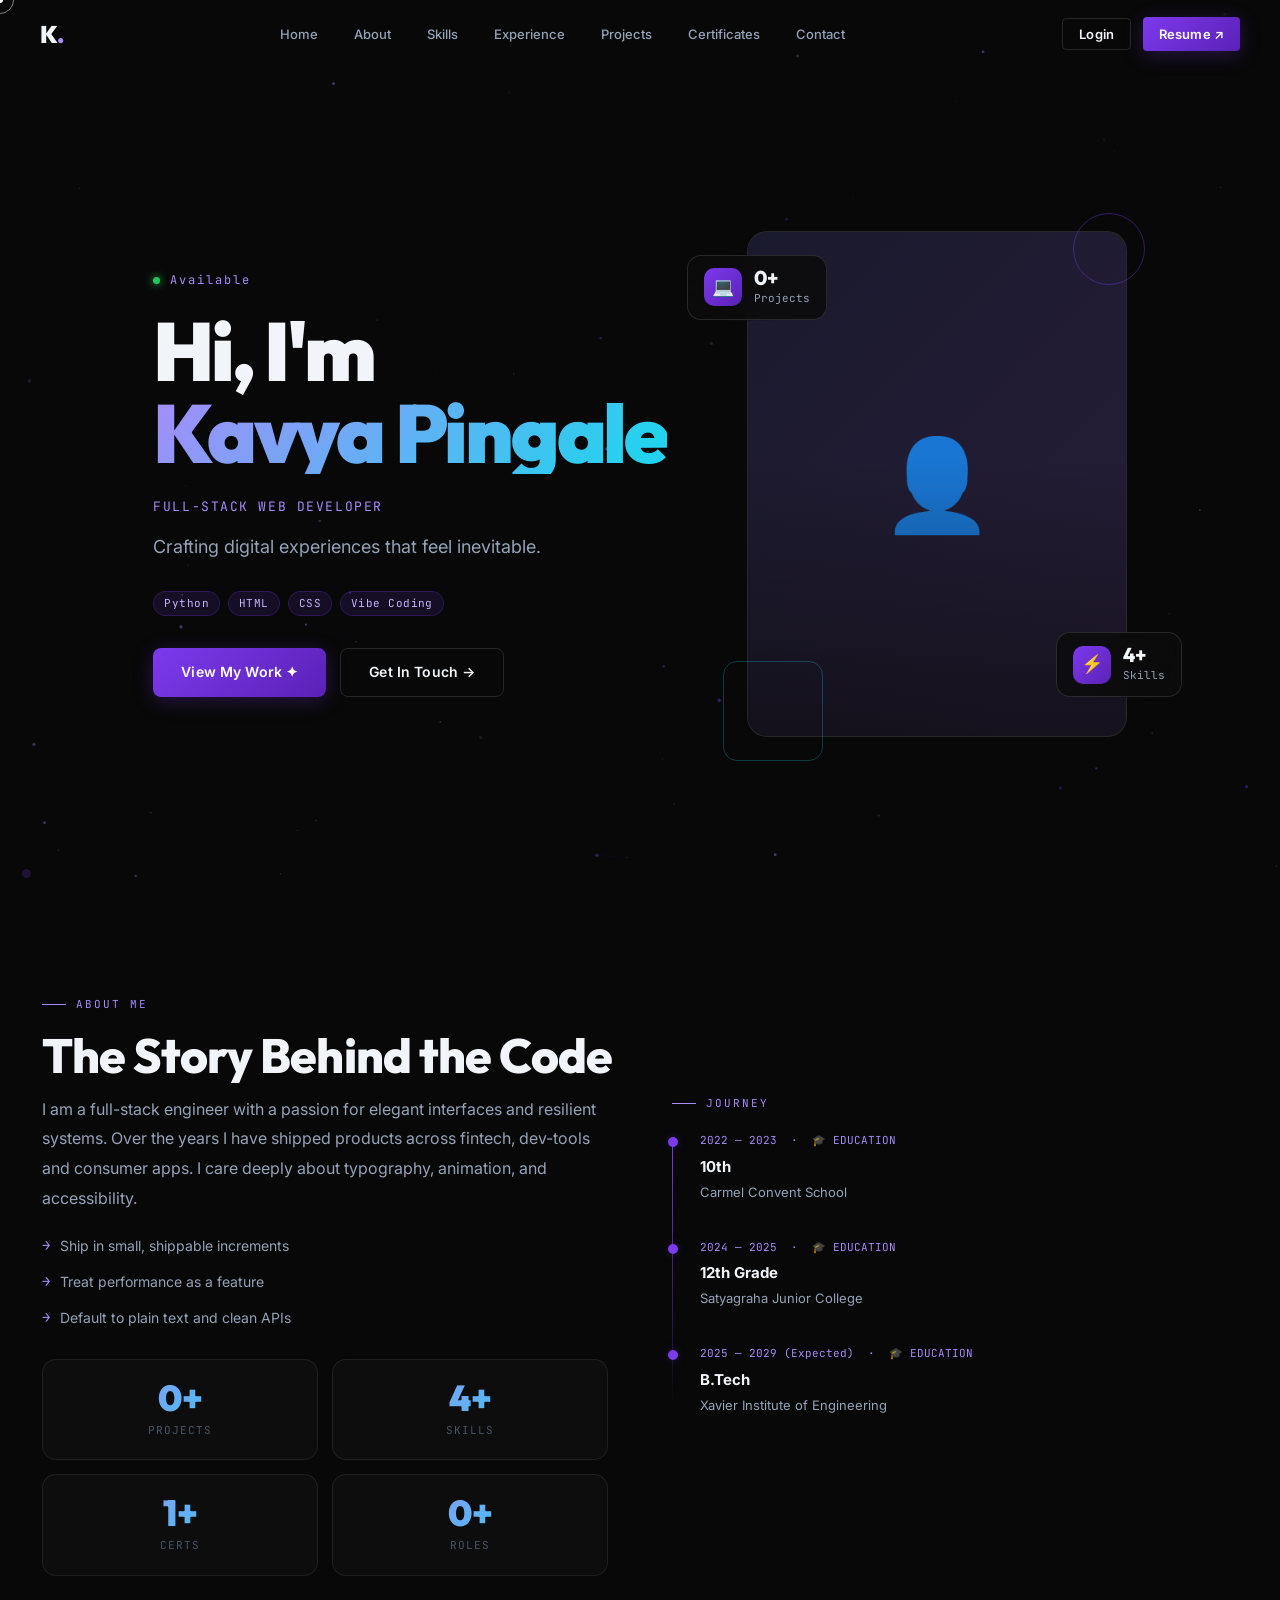
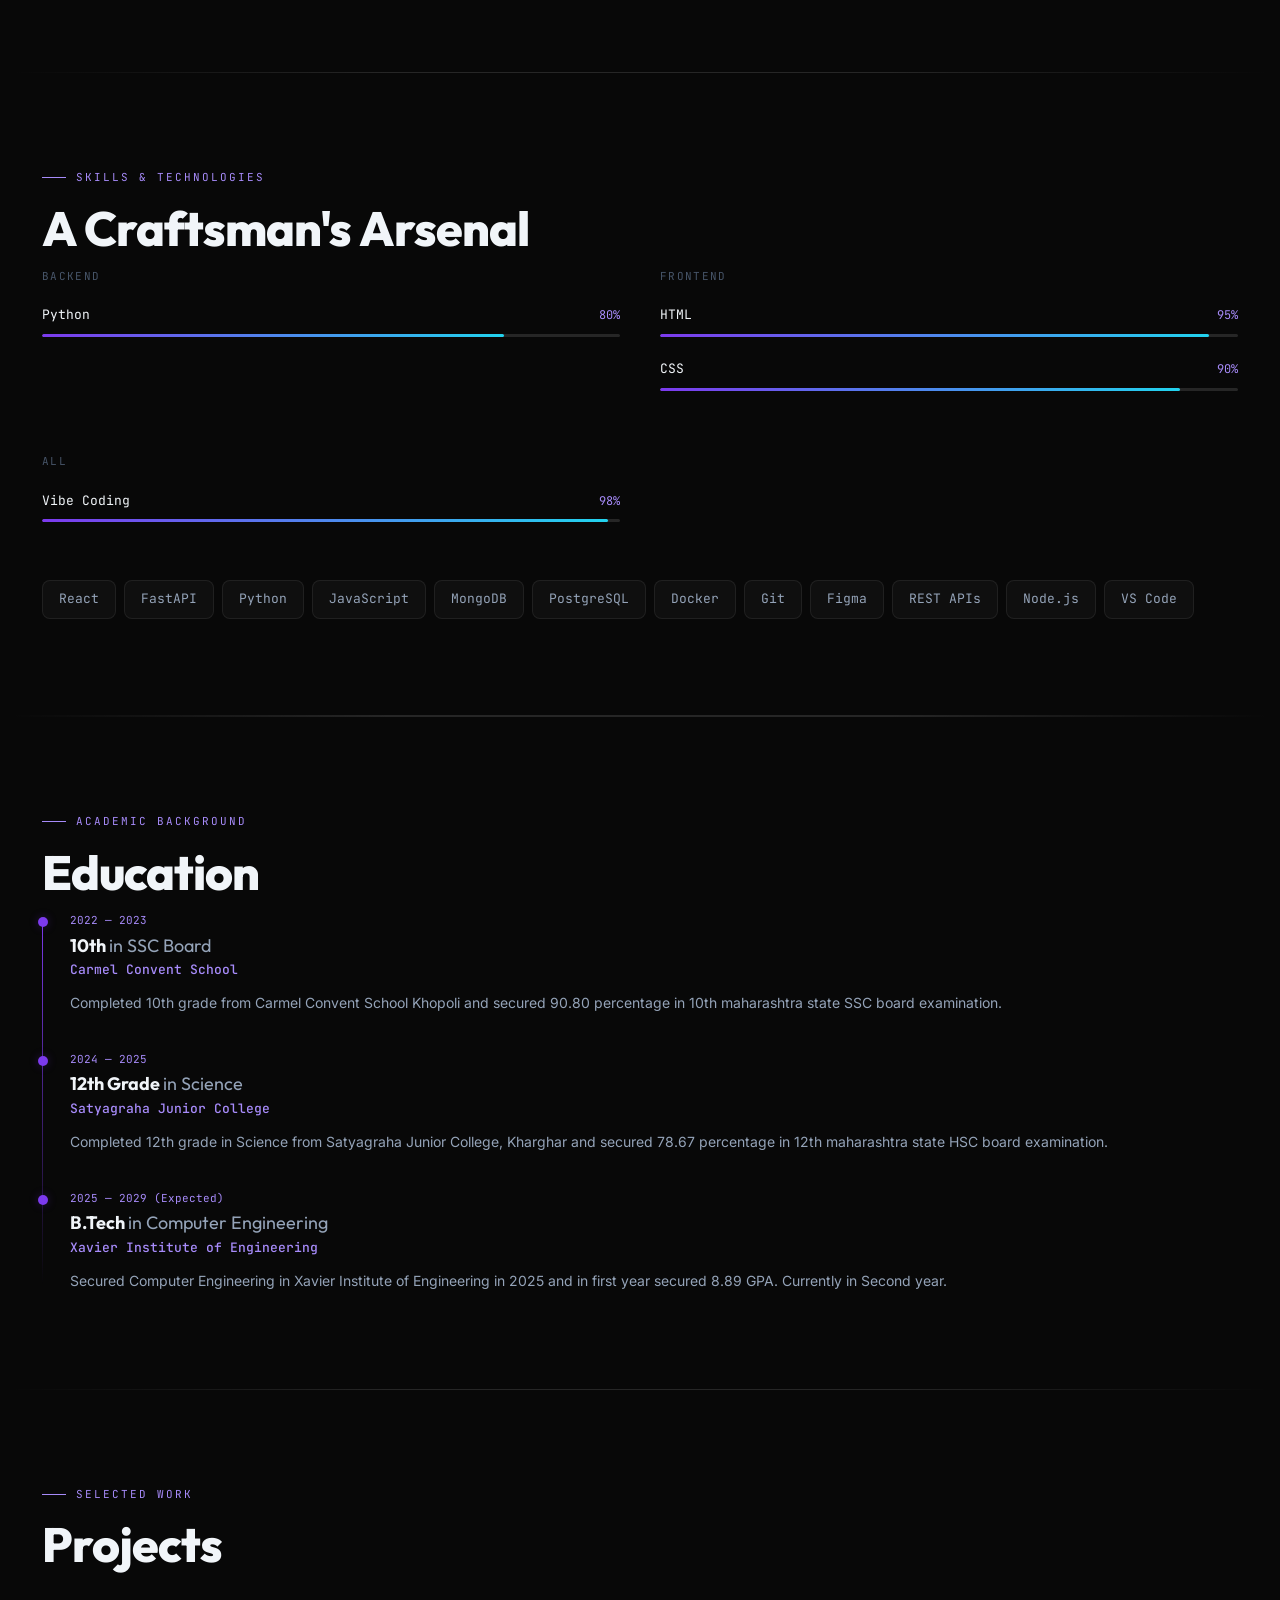
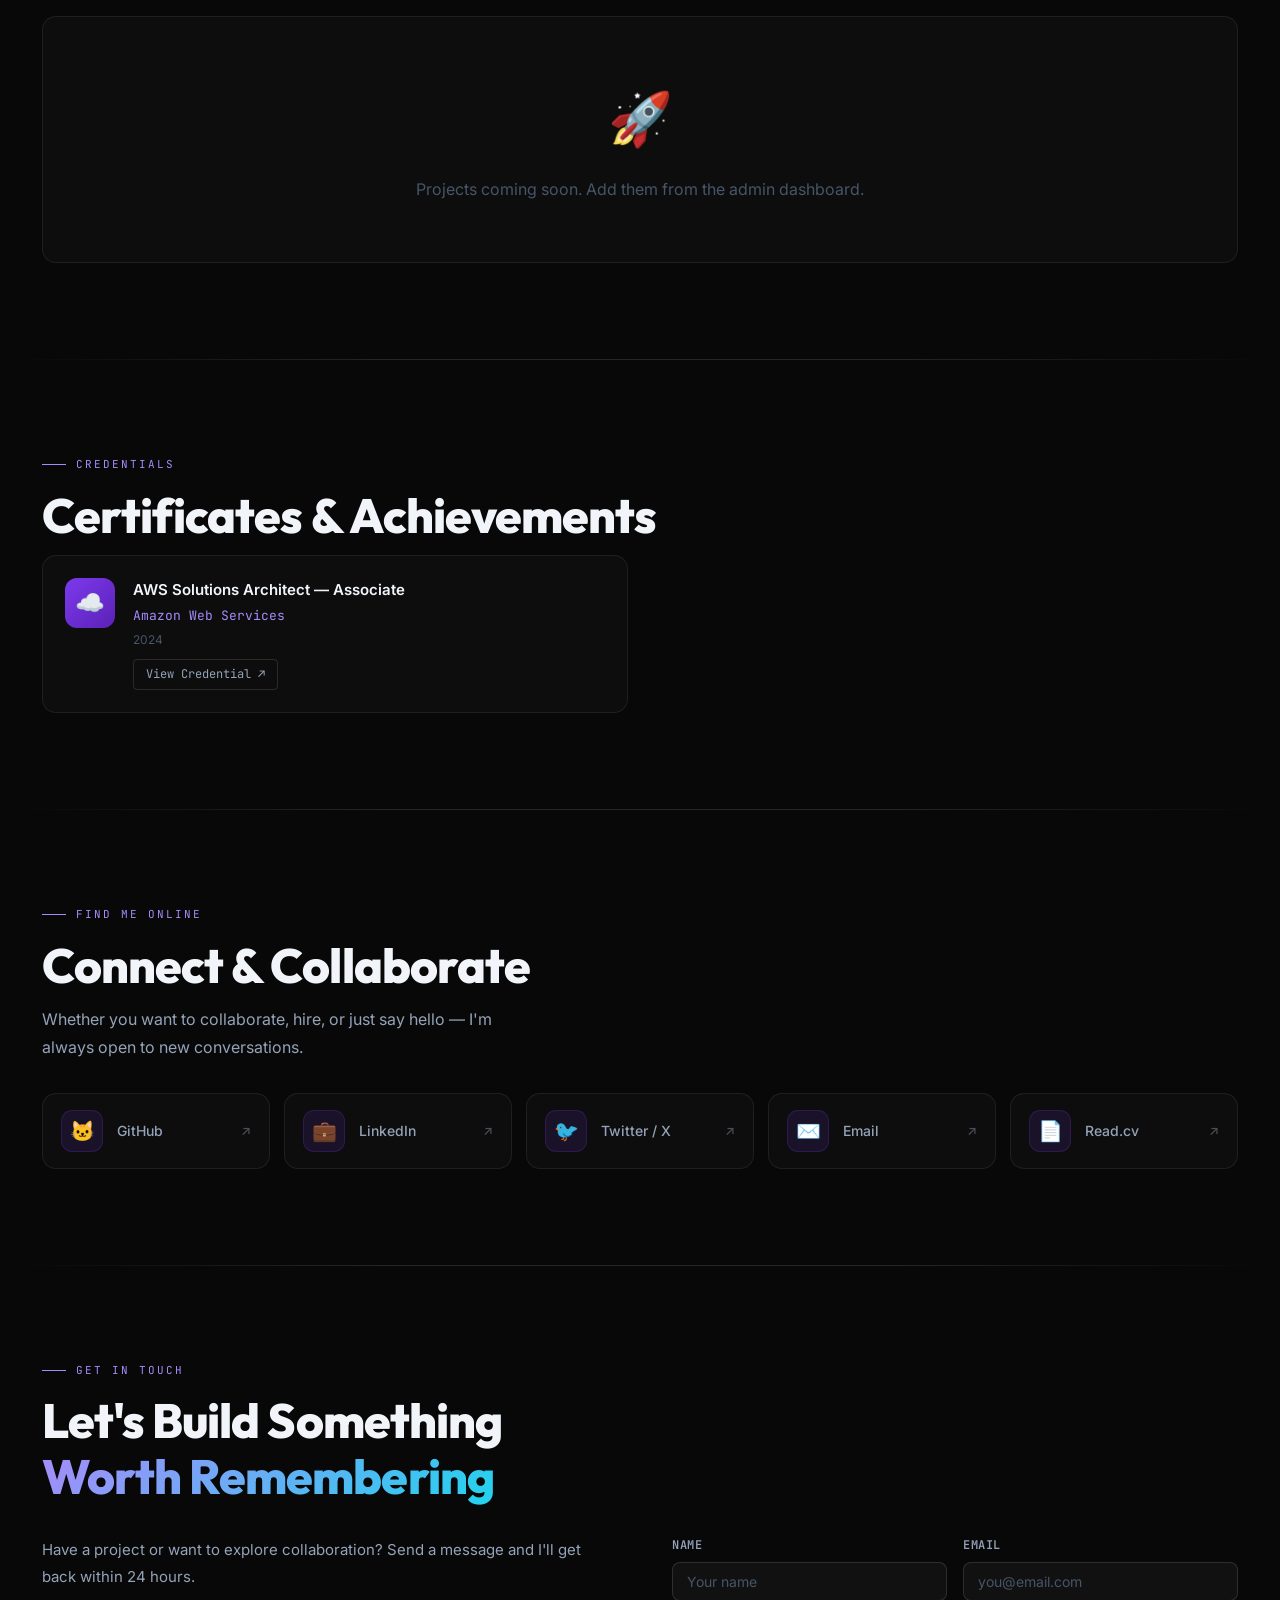
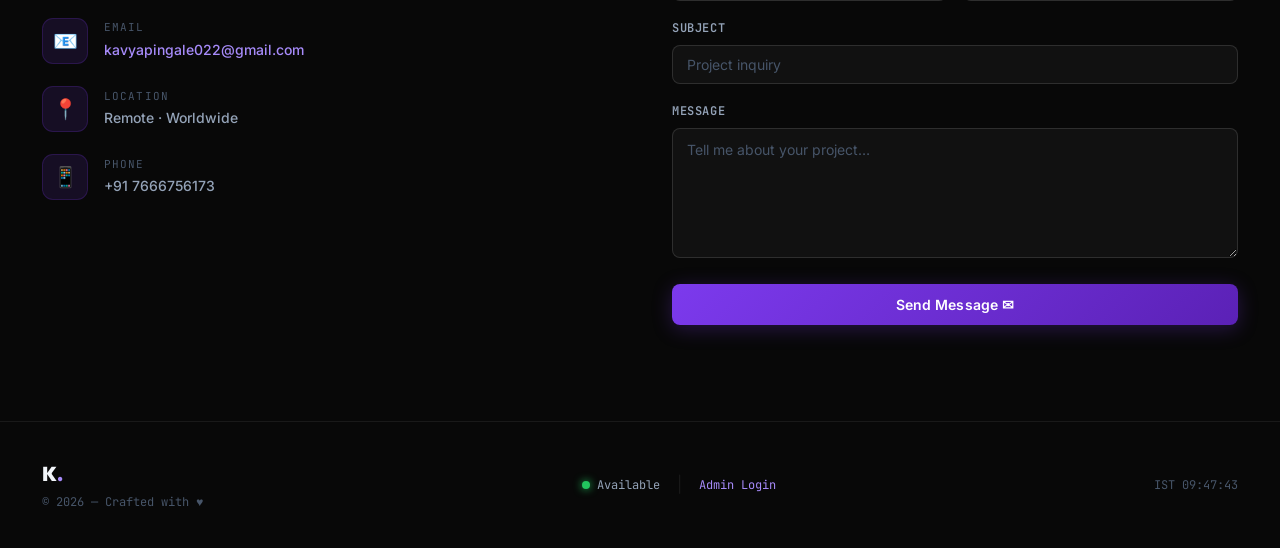
==== commit 5d582eeb: "Add explicit admin login link in footer" ====
--- a/index.html
+++ b/index.html
@@ -671,6 +671,8 @@
       <div class="footer-status">
         <div class="online-dot"></div>
         <span style="font-size:12px;color:var(--text-2);font-family:var(--font-mono);" id="footer-avail">Available for opportunities</span>
+        <span style="color:var(--border);margin:0 10px;">|</span>
+        <a href="admin-login.html" style="font-size:12px;color:var(--accent-2);font-family:var(--font-mono);text-decoration:none;">Admin Login</a>
       </div>
       <div class="footer-time" id="footer-time">IST --:--:--</div>
     </div>
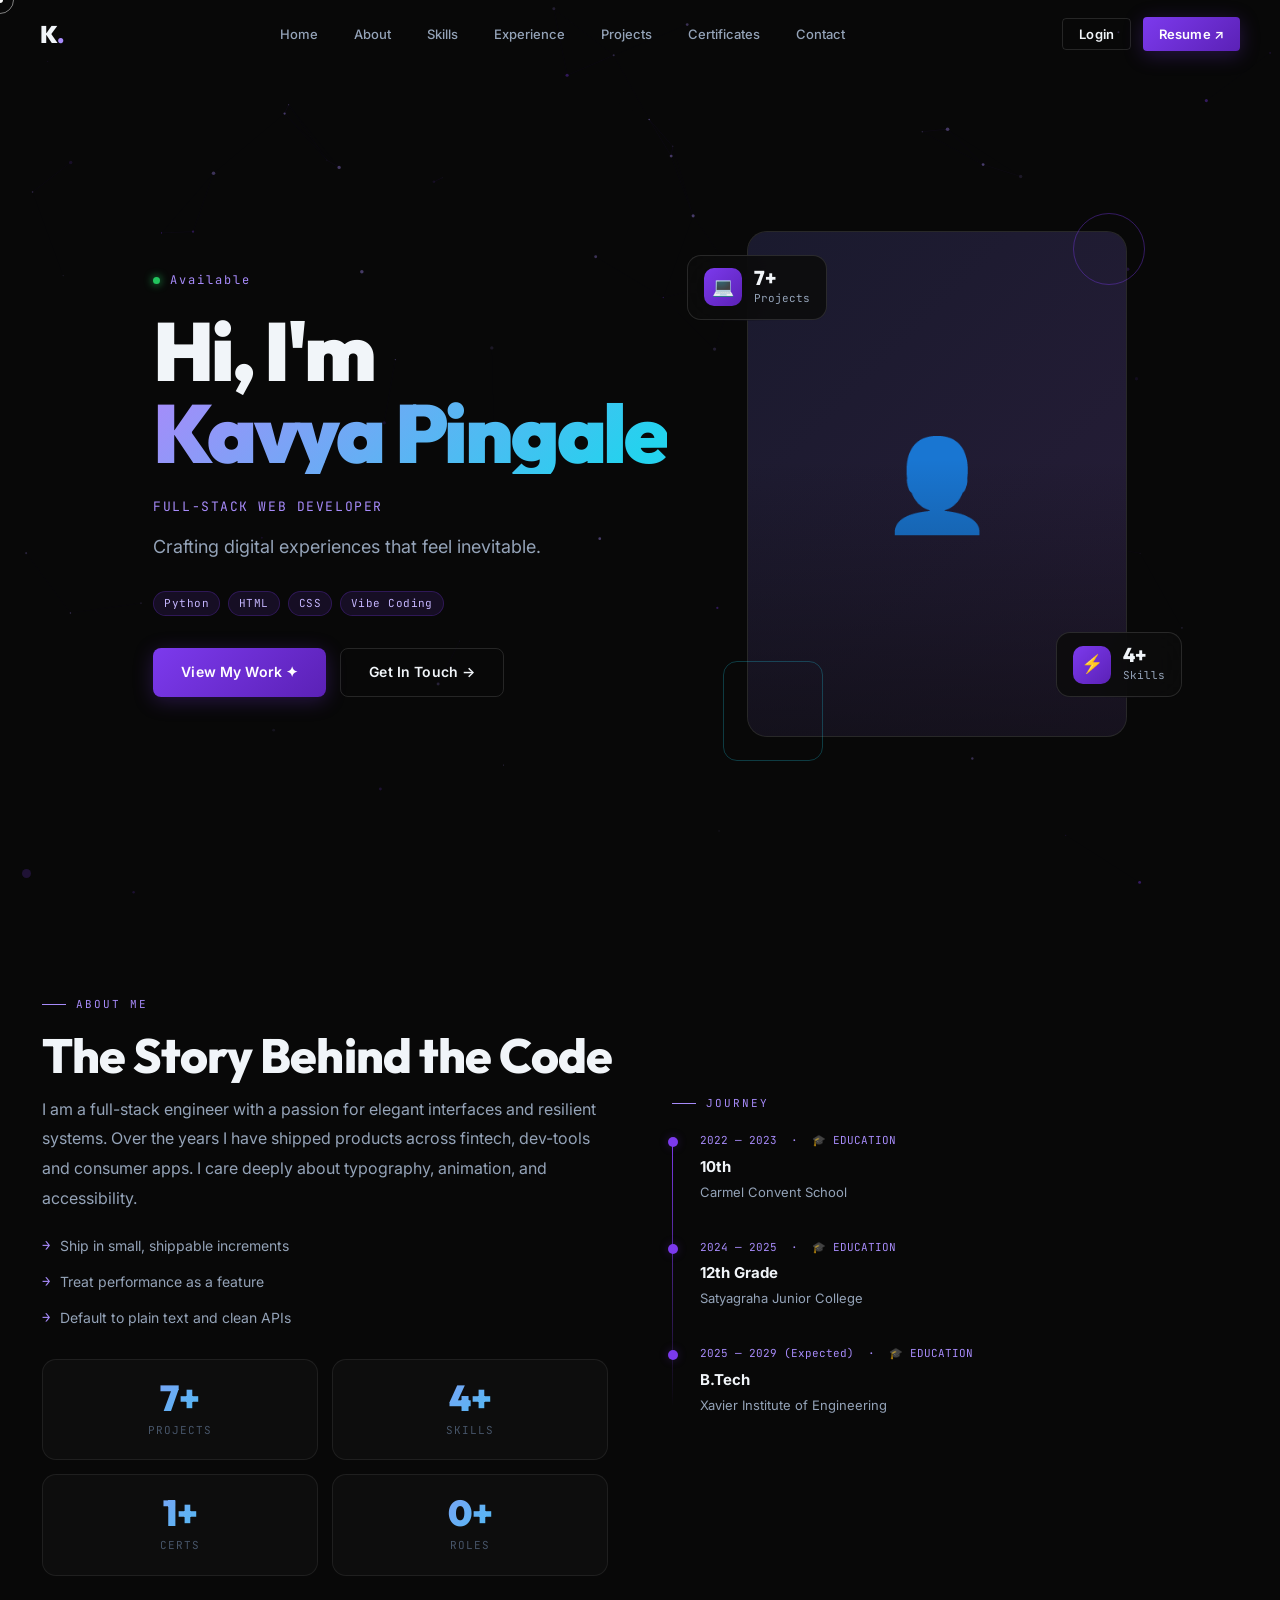
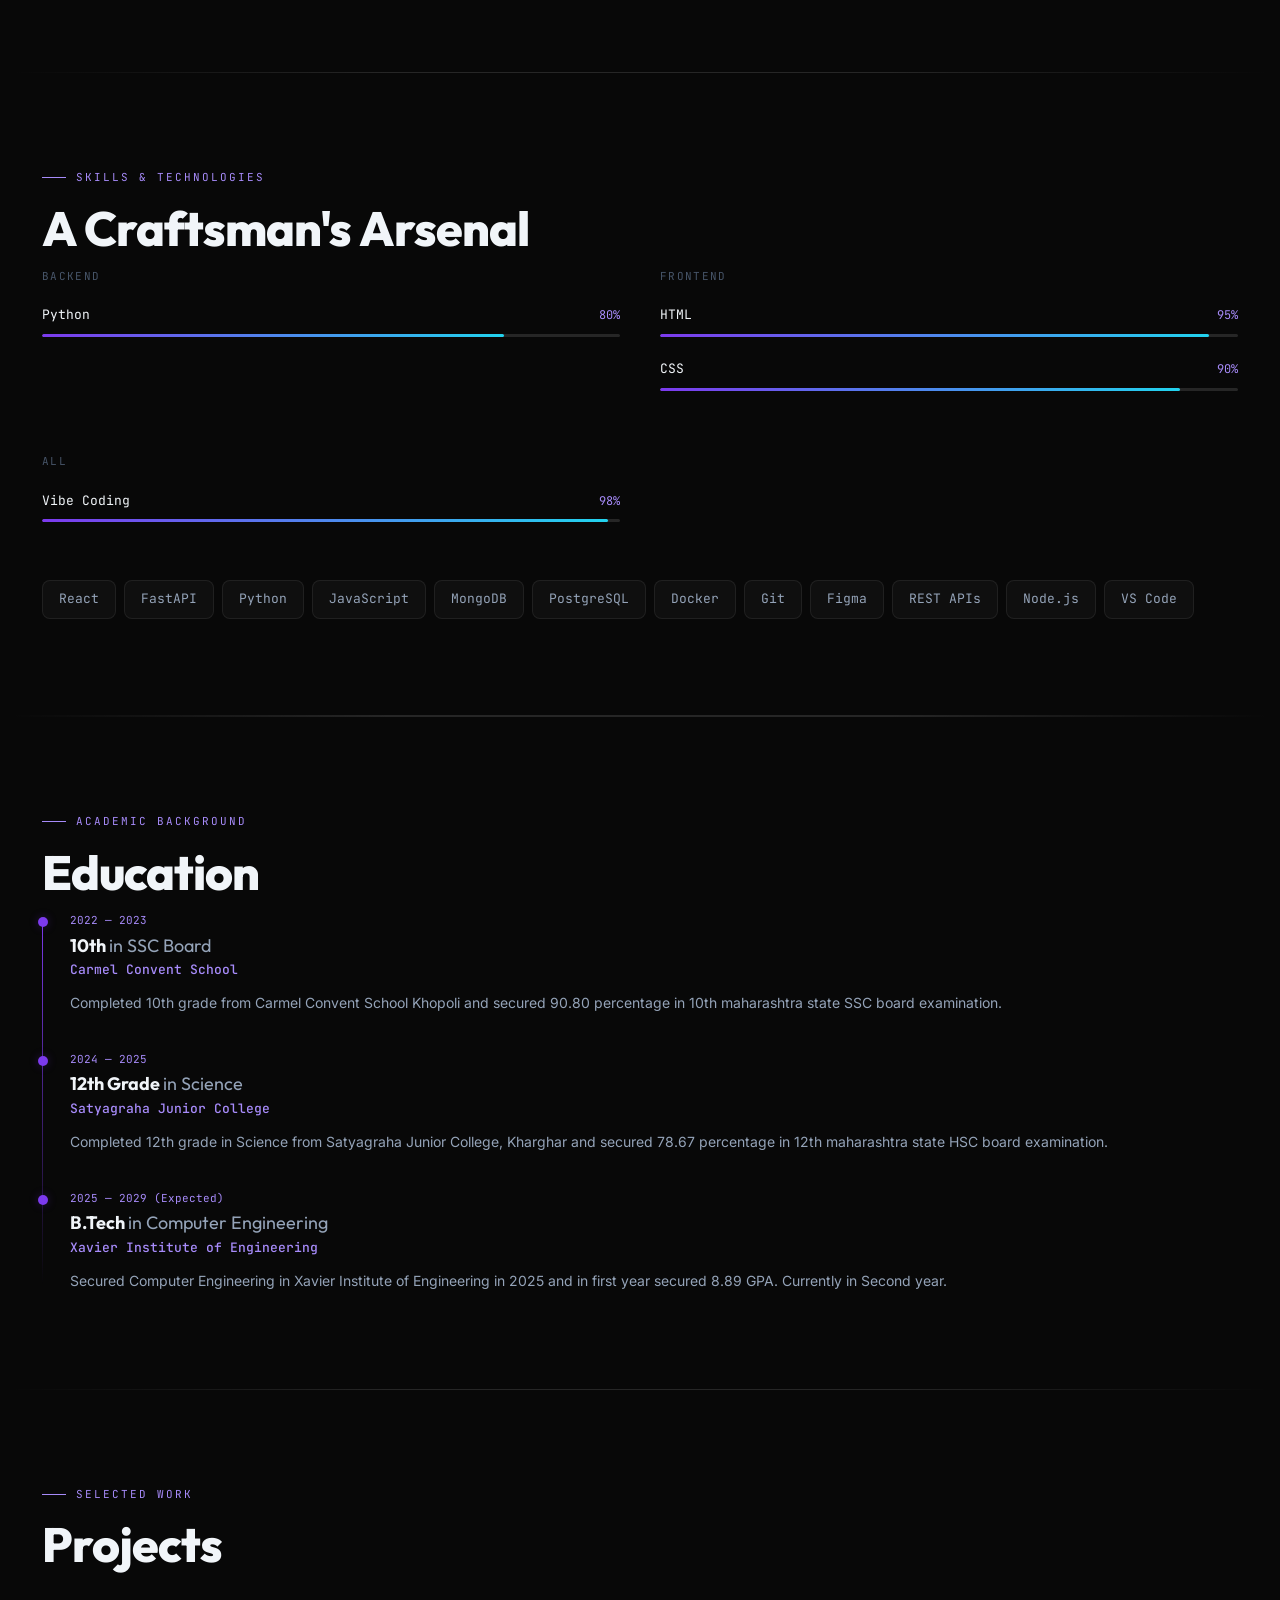
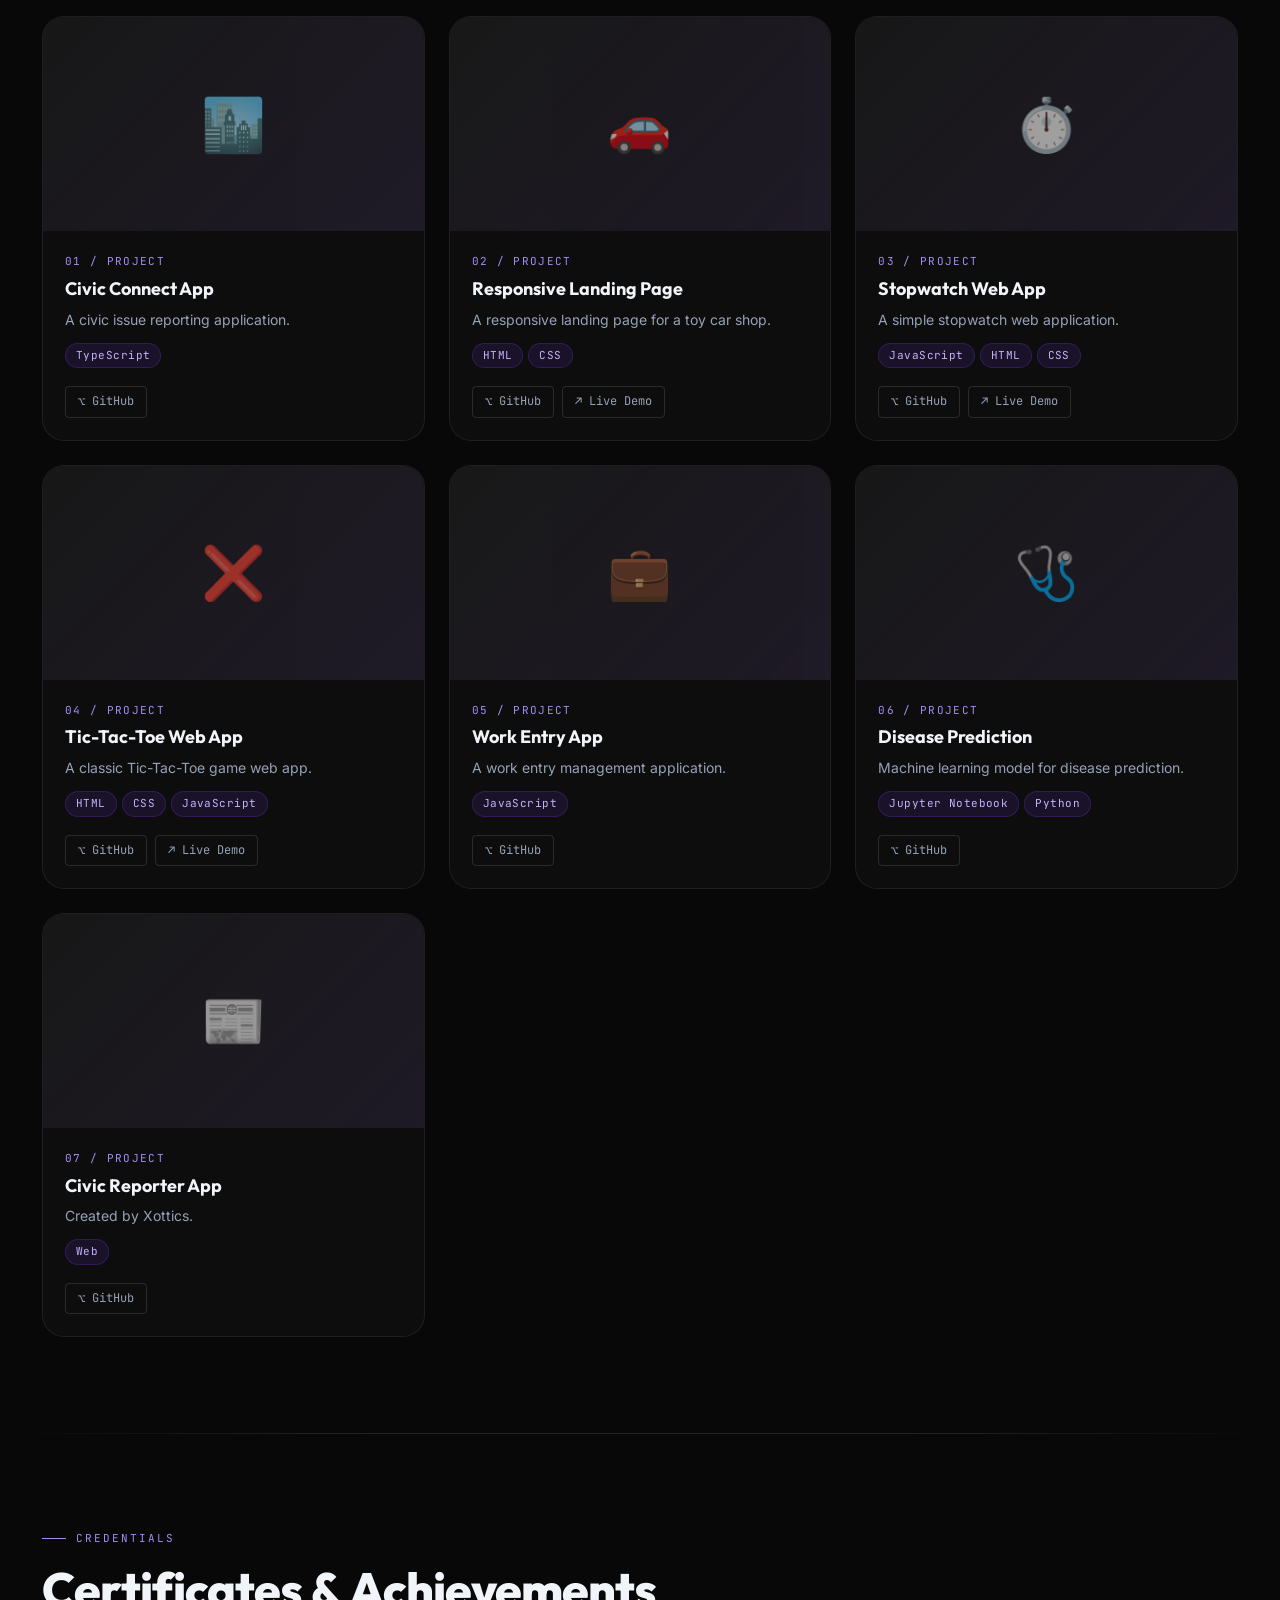
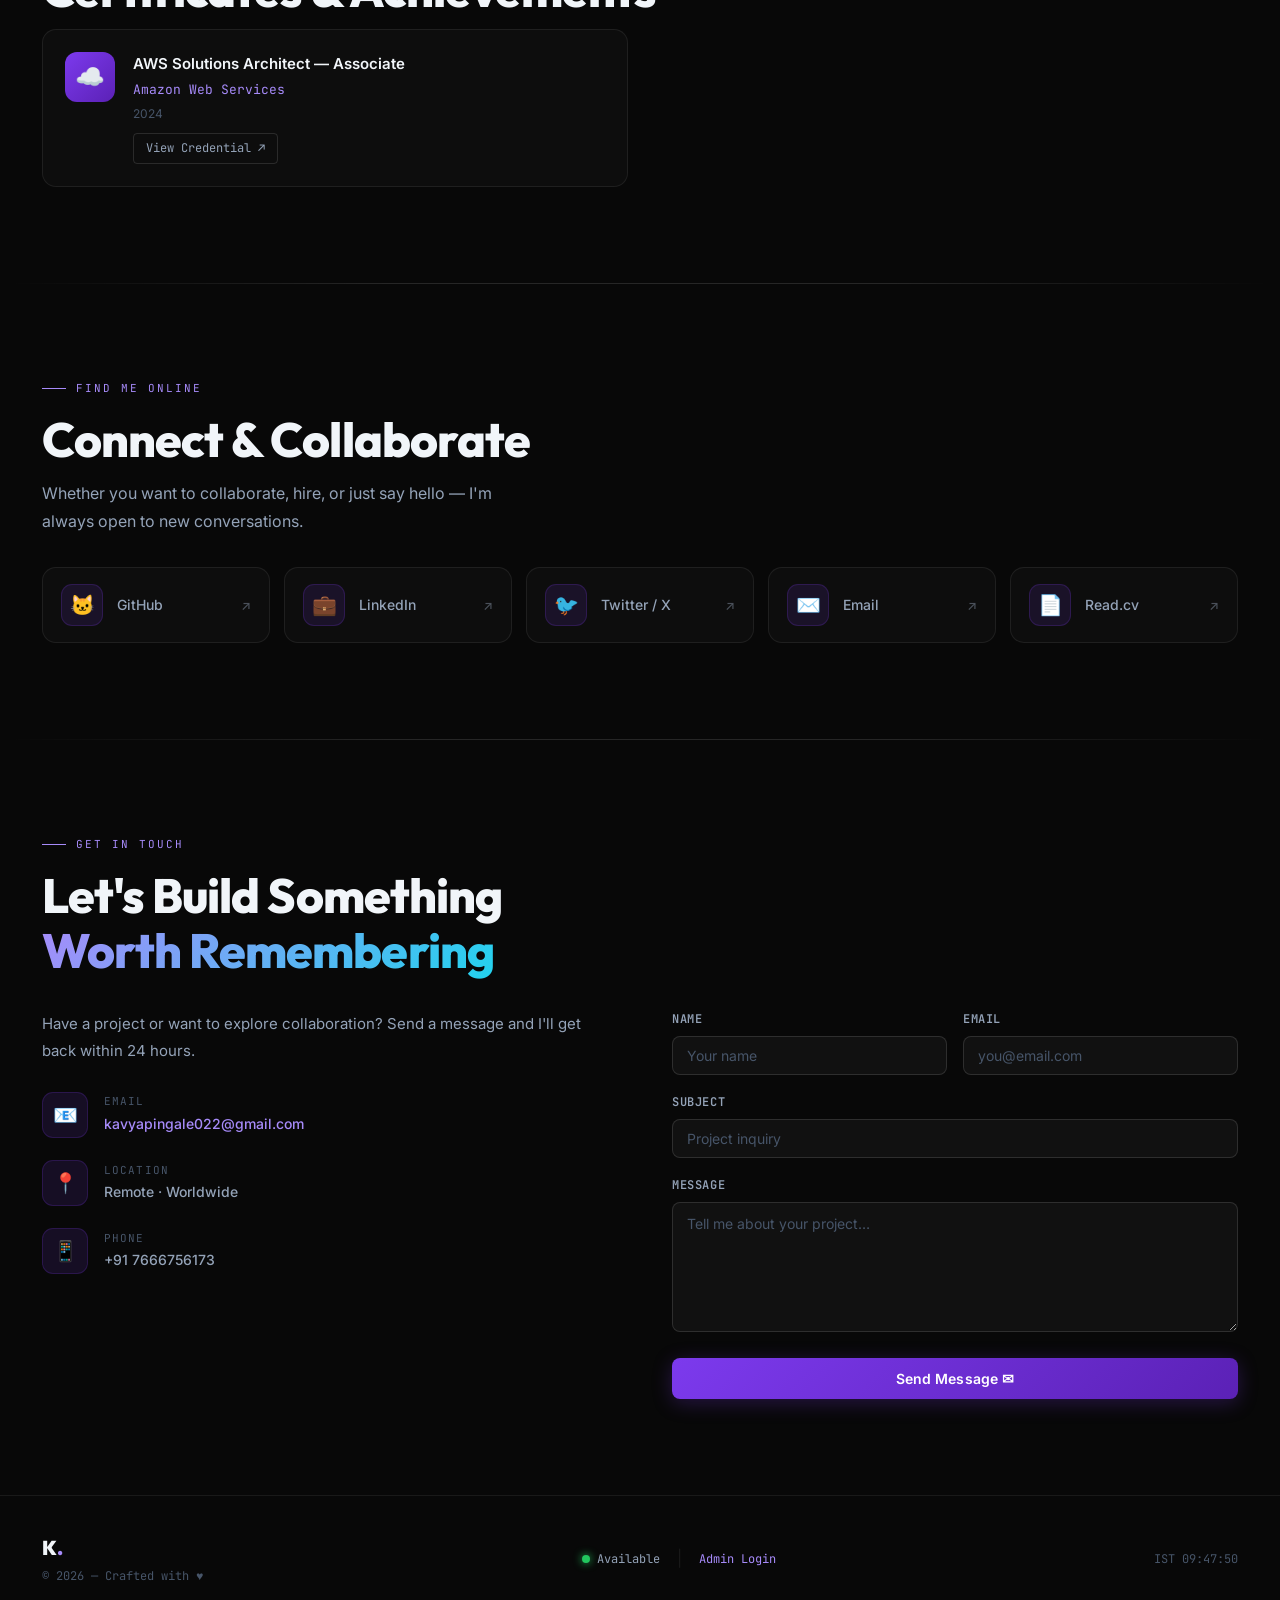
==== commit 57052dd9: "Add GitHub projects" ====
--- a/index.html
+++ b/index.html
@@ -573,7 +573,135 @@
         <h2 class="section-title" style="margin-bottom:0">Projects</h2>
       </div>
     </div>
-    <div class="grid-3" id="proj-container"></div>
+    <div class="grid-3" id="proj-container">
+
+        <div class="proj-card">
+          <div class="proj-thumb">
+            <div class="proj-emoji-placeholder">🚀</div>
+          </div>
+          <div class="proj-content">
+            <h3 class="proj-title">Civic-Connect-app</h3>
+            <p class="proj-desc">A project by Kavya</p>
+            <div class="proj-links">
+              <a href="https://v0-civic-issue-reporting-red.vercel.app" target="_blank" rel="noopener noreferrer" class="proj-link"><i class="fas fa-external-link-alt"></i> Live Demo</a>
+              <a href="https://github.com/kavyapingale022-source/Civic-Connect-app" target="_blank" rel="noopener noreferrer" class="proj-link"><i class="fab fa-github"></i> GitHub</a>
+            </div>
+          </div>
+        </div>
+
+        <div class="proj-card">
+          <div class="proj-thumb">
+            <div class="proj-emoji-placeholder">🚀</div>
+          </div>
+          <div class="proj-content">
+            <h3 class="proj-title">Civic-reporter-app</h3>
+            <p class="proj-desc">Created by Xottics </p>
+            <div class="proj-links">
+              
+              <a href="https://github.com/kavyapingale022-source/Civic-reporter-app" target="_blank" rel="noopener noreferrer" class="proj-link"><i class="fab fa-github"></i> GitHub</a>
+            </div>
+          </div>
+        </div>
+
+        <div class="proj-card">
+          <div class="proj-thumb">
+            <div class="proj-emoji-placeholder">🚀</div>
+          </div>
+          <div class="proj-content">
+            <h3 class="proj-title">Disease-Pred</h3>
+            <p class="proj-desc">A project by Kavya</p>
+            <div class="proj-links">
+              
+              <a href="https://github.com/kavyapingale022-source/Disease-Pred" target="_blank" rel="noopener noreferrer" class="proj-link"><i class="fab fa-github"></i> GitHub</a>
+            </div>
+          </div>
+        </div>
+
+        <div class="proj-card">
+          <div class="proj-thumb">
+            <div class="proj-emoji-placeholder">🚀</div>
+          </div>
+          <div class="proj-content">
+            <h3 class="proj-title">Portfolio_website</h3>
+            <p class="proj-desc">This is i portfolio website of kavya pingale</p>
+            <div class="proj-links">
+              <a href="https://portfolio-website-peach-six-77.vercel.app" target="_blank" rel="noopener noreferrer" class="proj-link"><i class="fas fa-external-link-alt"></i> Live Demo</a>
+              <a href="https://github.com/kavyapingale022-source/Portfolio_website" target="_blank" rel="noopener noreferrer" class="proj-link"><i class="fab fa-github"></i> GitHub</a>
+            </div>
+          </div>
+        </div>
+
+        <div class="proj-card">
+          <div class="proj-thumb">
+            <div class="proj-emoji-placeholder">🚀</div>
+          </div>
+          <div class="proj-content">
+            <h3 class="proj-title">Responsive-landing-page</h3>
+            <p class="proj-desc">this is responsive landing page of toy car shop </p>
+            <div class="proj-links">
+              <a href="https://responsive-landing-page-bay.vercel.app" target="_blank" rel="noopener noreferrer" class="proj-link"><i class="fas fa-external-link-alt"></i> Live Demo</a>
+              <a href="https://github.com/kavyapingale022-source/Responsive-landing-page" target="_blank" rel="noopener noreferrer" class="proj-link"><i class="fab fa-github"></i> GitHub</a>
+            </div>
+          </div>
+        </div>
+
+        <div class="proj-card">
+          <div class="proj-thumb">
+            <div class="proj-emoji-placeholder">🚀</div>
+          </div>
+          <div class="proj-content">
+            <h3 class="proj-title">Stopwatch-Web-app</h3>
+            <p class="proj-desc">A project by Kavya</p>
+            <div class="proj-links">
+              <a href="https://stopwatch-web-app-sooty.vercel.app" target="_blank" rel="noopener noreferrer" class="proj-link"><i class="fas fa-external-link-alt"></i> Live Demo</a>
+              <a href="https://github.com/kavyapingale022-source/Stopwatch-Web-app" target="_blank" rel="noopener noreferrer" class="proj-link"><i class="fab fa-github"></i> GitHub</a>
+            </div>
+          </div>
+        </div>
+
+        <div class="proj-card">
+          <div class="proj-thumb">
+            <div class="proj-emoji-placeholder">🚀</div>
+          </div>
+          <div class="proj-content">
+            <h3 class="proj-title">Tic-Tac-Toe-Web-app</h3>
+            <p class="proj-desc">A project by Kavya</p>
+            <div class="proj-links">
+              <a href="https://tic-tac-toe-web-app-eight.vercel.app" target="_blank" rel="noopener noreferrer" class="proj-link"><i class="fas fa-external-link-alt"></i> Live Demo</a>
+              <a href="https://github.com/kavyapingale022-source/Tic-Tac-Toe-Web-app" target="_blank" rel="noopener noreferrer" class="proj-link"><i class="fab fa-github"></i> GitHub</a>
+            </div>
+          </div>
+        </div>
+
+        <div class="proj-card">
+          <div class="proj-thumb">
+            <div class="proj-emoji-placeholder">🚀</div>
+          </div>
+          <div class="proj-content">
+            <h3 class="proj-title">v0-work-entry-app</h3>
+            <p class="proj-desc">A project by Kavya</p>
+            <div class="proj-links">
+              <a href="https://v0-work-entry-app-seven.vercel.app" target="_blank" rel="noopener noreferrer" class="proj-link"><i class="fas fa-external-link-alt"></i> Live Demo</a>
+              <a href="https://github.com/kavyapingale022-source/v0-work-entry-app" target="_blank" rel="noopener noreferrer" class="proj-link"><i class="fab fa-github"></i> GitHub</a>
+            </div>
+          </div>
+        </div>
+
+        <div class="proj-card">
+          <div class="proj-thumb">
+            <div class="proj-emoji-placeholder">🚀</div>
+          </div>
+          <div class="proj-content">
+            <h3 class="proj-title">Weather-Website</h3>
+            <p class="proj-desc">this is a weather forecast website</p>
+            <div class="proj-links">
+              <a href="https://weather-website-ten-ebon.vercel.app" target="_blank" rel="noopener noreferrer" class="proj-link"><i class="fas fa-external-link-alt"></i> Live Demo</a>
+              <a href="https://github.com/kavyapingale022-source/Weather-Website" target="_blank" rel="noopener noreferrer" class="proj-link"><i class="fab fa-github"></i> GitHub</a>
+            </div>
+          </div>
+        </div>
+
+</div>
   </div>
 </section>
 <div class="section-divider container"></div>
@@ -772,7 +900,7 @@
 
 
 /* ── VERSION / MIGRATION ── */
-const DATA_VERSION = '2'; // bump this to force reset on next load
+const DATA_VERSION = '4'; // bump this to force reset on next load
 if(localStorage.getItem('portfolioDataVersion') !== DATA_VERSION){
   localStorage.removeItem('portfolioData');
   localStorage.setItem('portfolioDataVersion', DATA_VERSION);
@@ -798,7 +926,60 @@
     {id:4,name:"Vibe Coding",category:"All",level:98}
   ],
   technologies:["React","FastAPI","Python","JavaScript","MongoDB","PostgreSQL","Docker","Git","Figma","REST APIs","Node.js","VS Code"],
-  projects:[],
+  projects:[
+    {
+      title: "Civic Connect App",
+      description: "A civic issue reporting application.",
+      tags: ["TypeScript"],
+      github: "https://github.com/kavyapingale022-source/Civic-Connect-app",
+      emoji: "🏙️"
+    },
+    {
+      title: "Responsive Landing Page",
+      description: "A responsive landing page for a toy car shop.",
+      tags: ["HTML", "CSS"],
+      github: "https://github.com/kavyapingale022-source/Responsive-landing-page",
+      live: "https://responsive-landing-page-bay.vercel.app",
+      emoji: "🚗"
+    },
+    {
+      title: "Stopwatch Web App",
+      description: "A simple stopwatch web application.",
+      tags: ["JavaScript", "HTML", "CSS"],
+      github: "https://github.com/kavyapingale022-source/Stopwatch-Web-app",
+      live: "https://stopwatch-web-app-sooty.vercel.app",
+      emoji: "⏱️"
+    },
+    {
+      title: "Tic-Tac-Toe Web App",
+      description: "A classic Tic-Tac-Toe game web app.",
+      tags: ["HTML", "CSS", "JavaScript"],
+      github: "https://github.com/kavyapingale022-source/Tic-Tac-Toe-Web-app",
+      live: "https://tic-tac-toe-web-app-eight.vercel.app",
+      emoji: "❌"
+    },
+    {
+      title: "Work Entry App",
+      description: "A work entry management application.",
+      tags: ["JavaScript"],
+      github: "https://github.com/kavyapingale022-source/v0-work-entry-app",
+      emoji: "💼"
+    },
+    {
+      title: "Disease Prediction",
+      description: "Machine learning model for disease prediction.",
+      tags: ["Jupyter Notebook", "Python"],
+      github: "https://github.com/kavyapingale022-source/Disease-Pred",
+      emoji: "🩺"
+    },
+    {
+      title: "Civic Reporter App",
+      description: "Created by Xottics.",
+      tags: ["Web"],
+      github: "https://github.com/kavyapingale022-source/Civic-reporter-app",
+      emoji: "📰"
+    }
+  ],
   certificates:[
     {id:1,name:"AWS Solutions Architect — Associate",issuer:"Amazon Web Services",date:"2024",url:"https://aws.amazon.com/certification/",emoji:"☁️"}
   ],
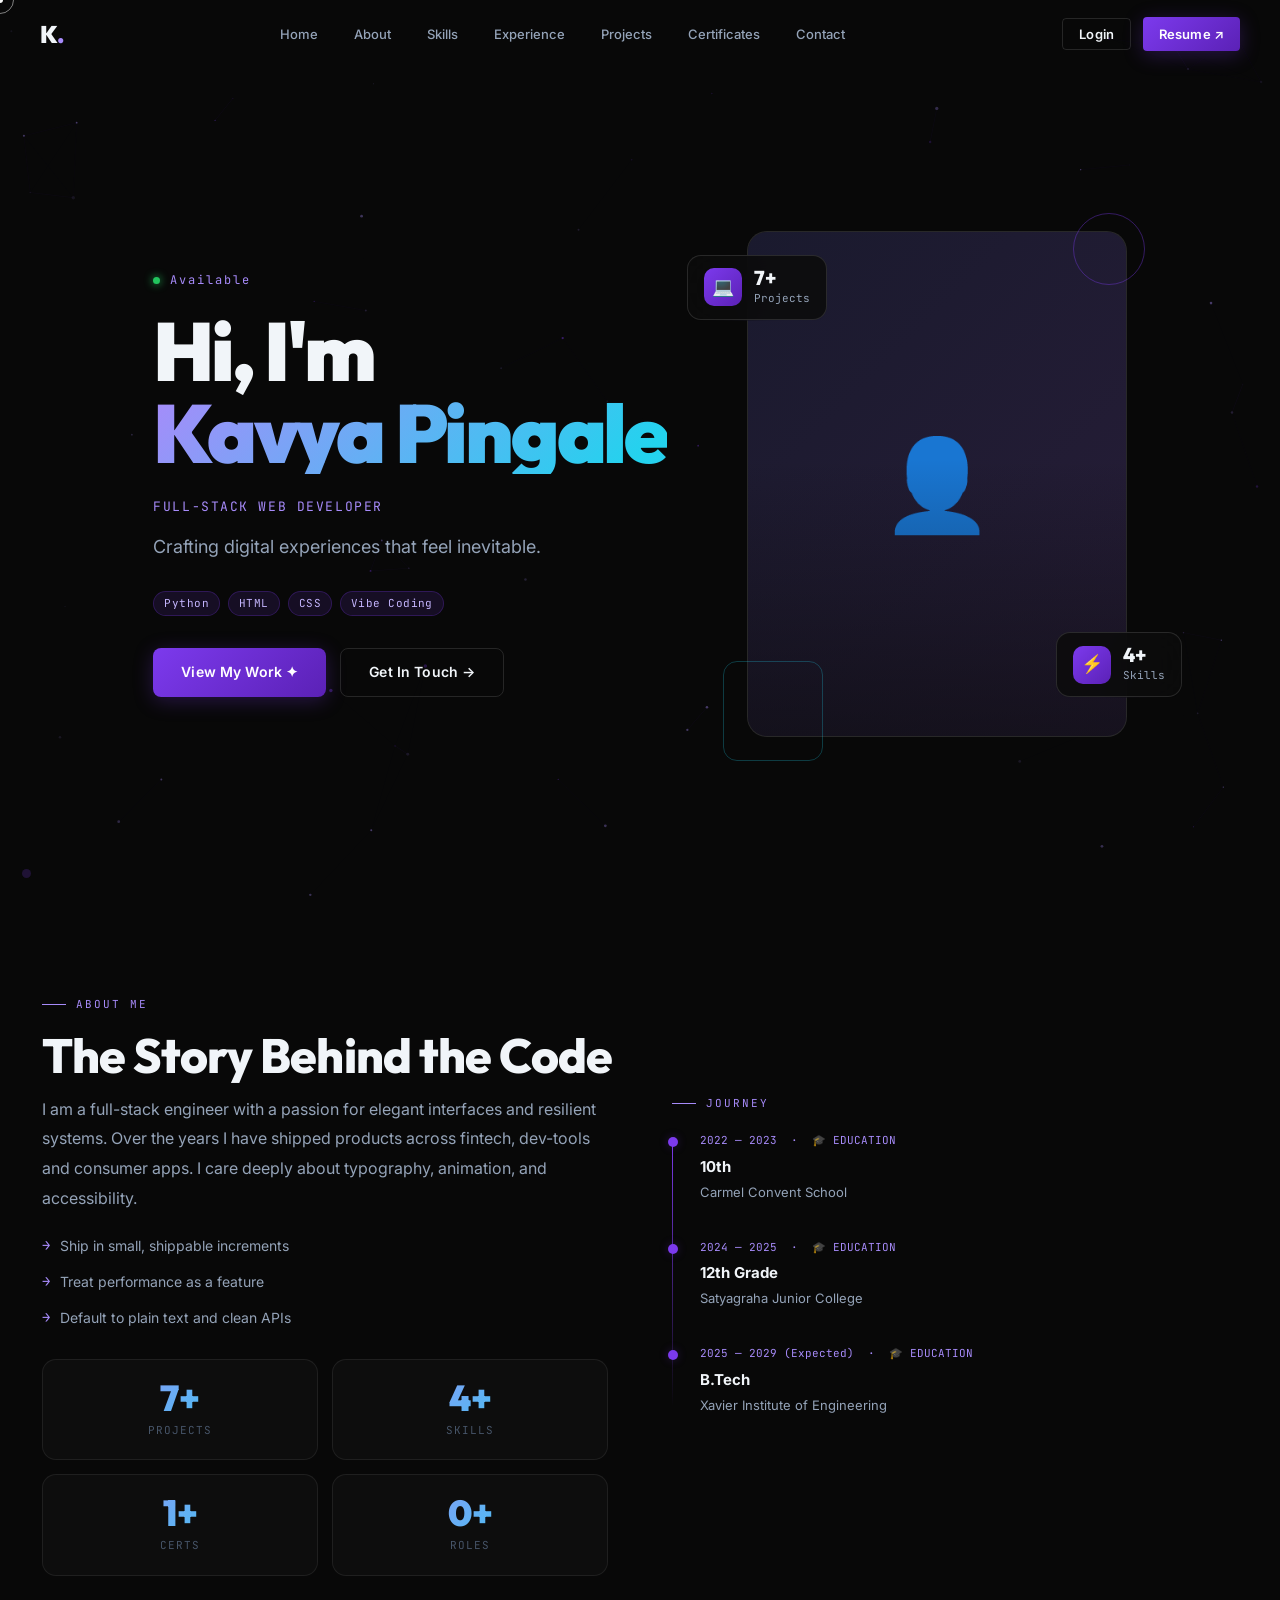
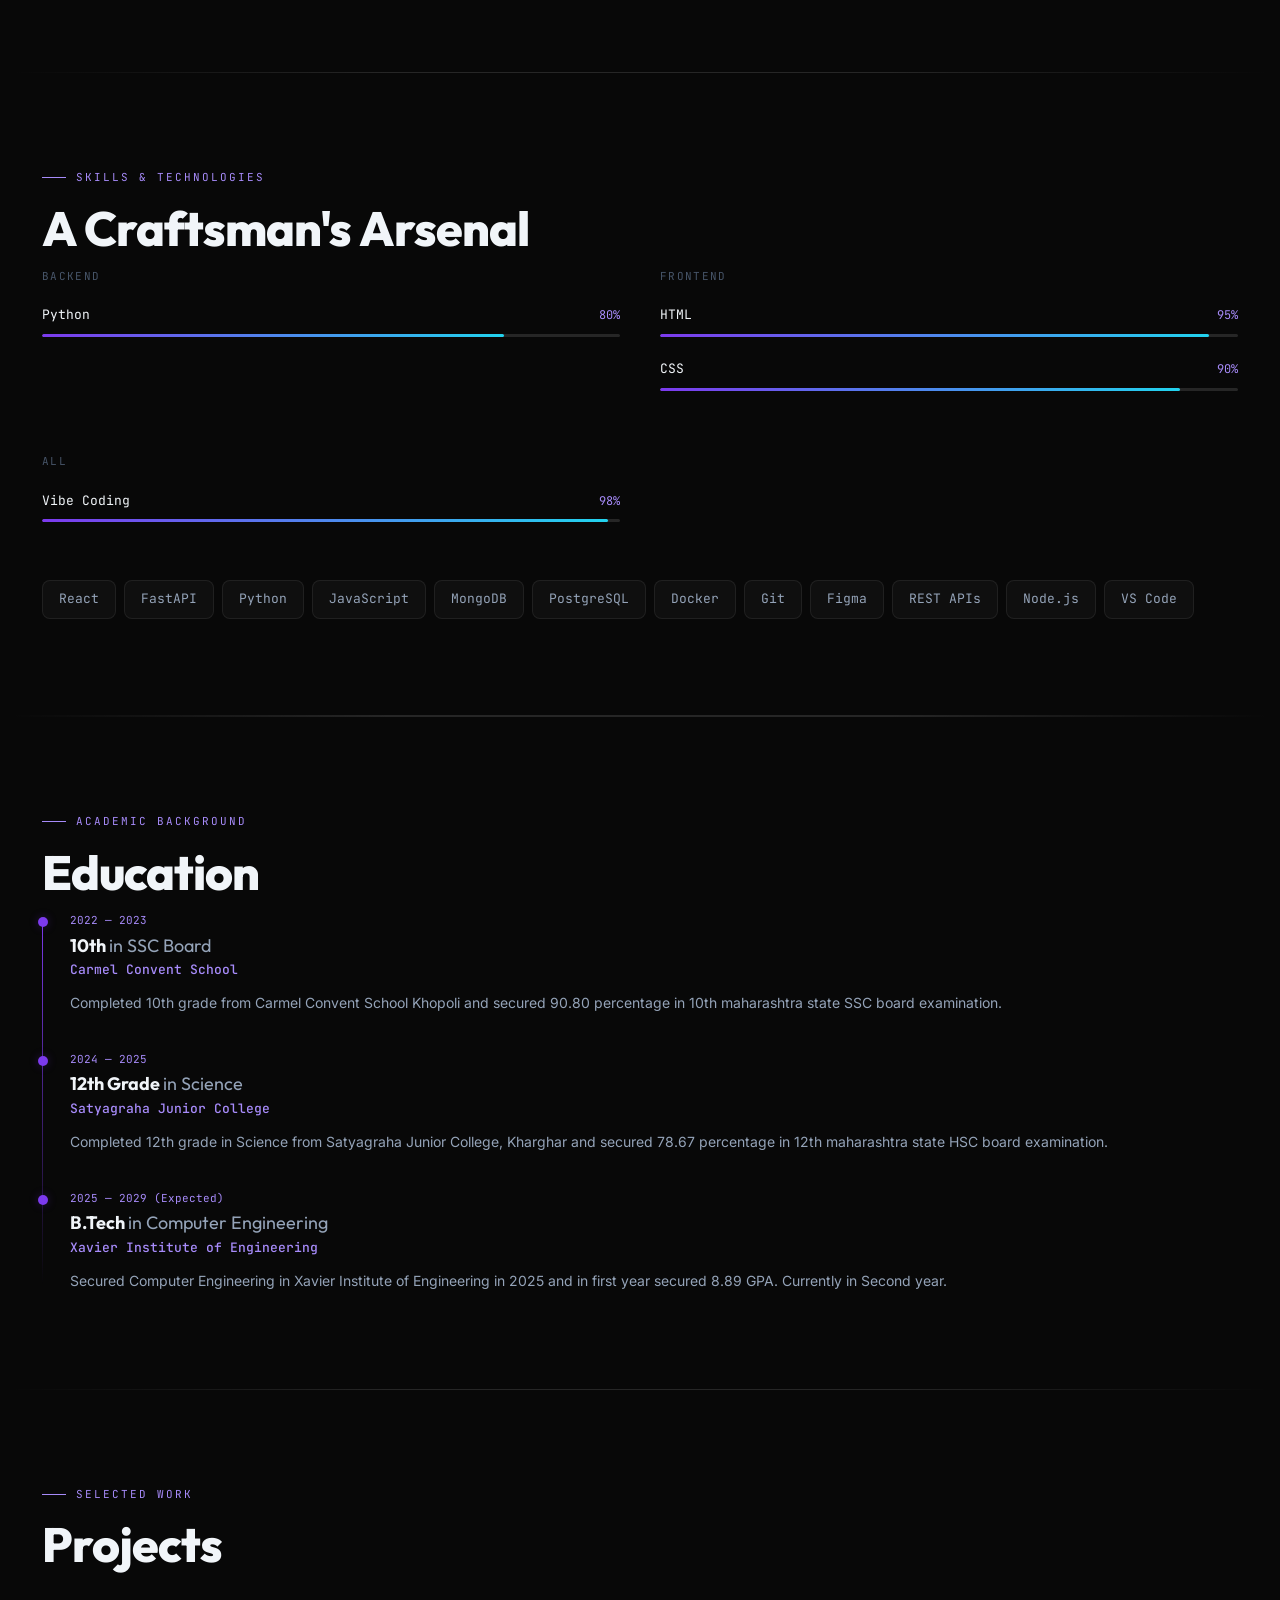
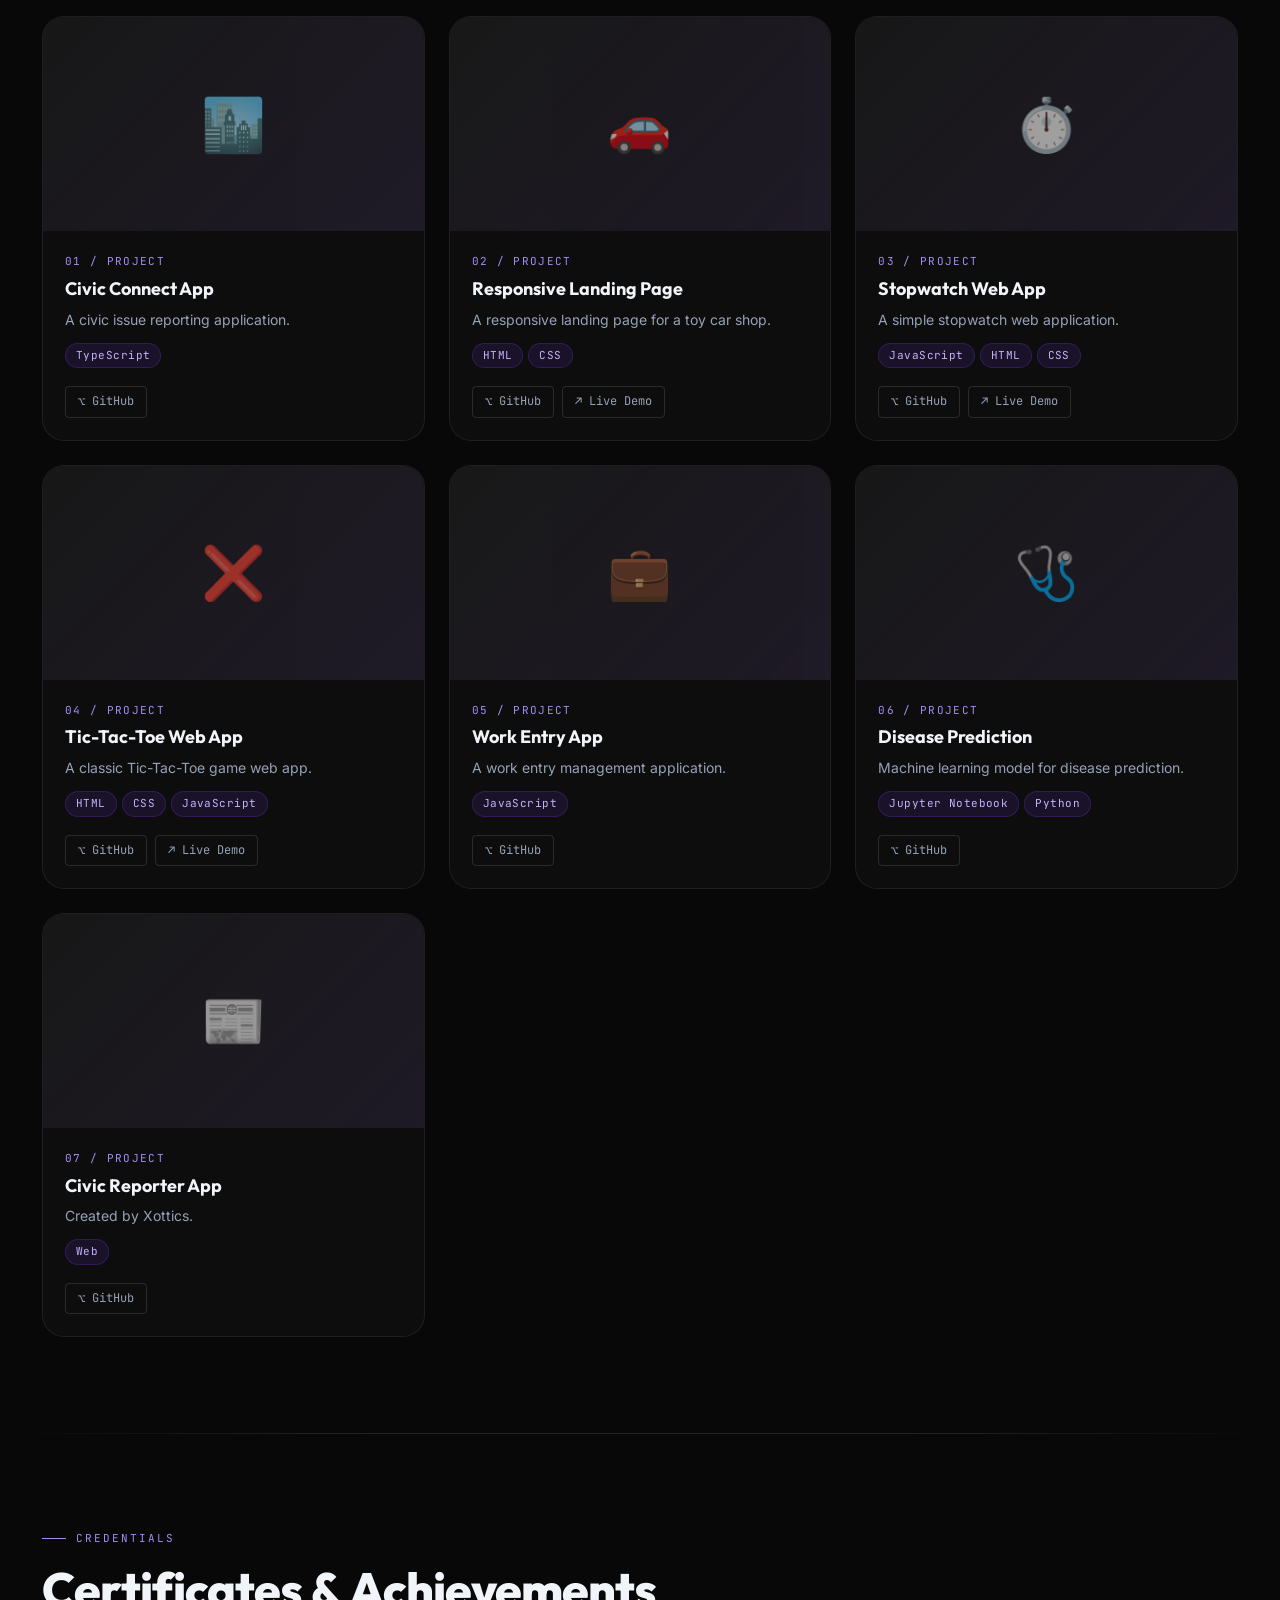
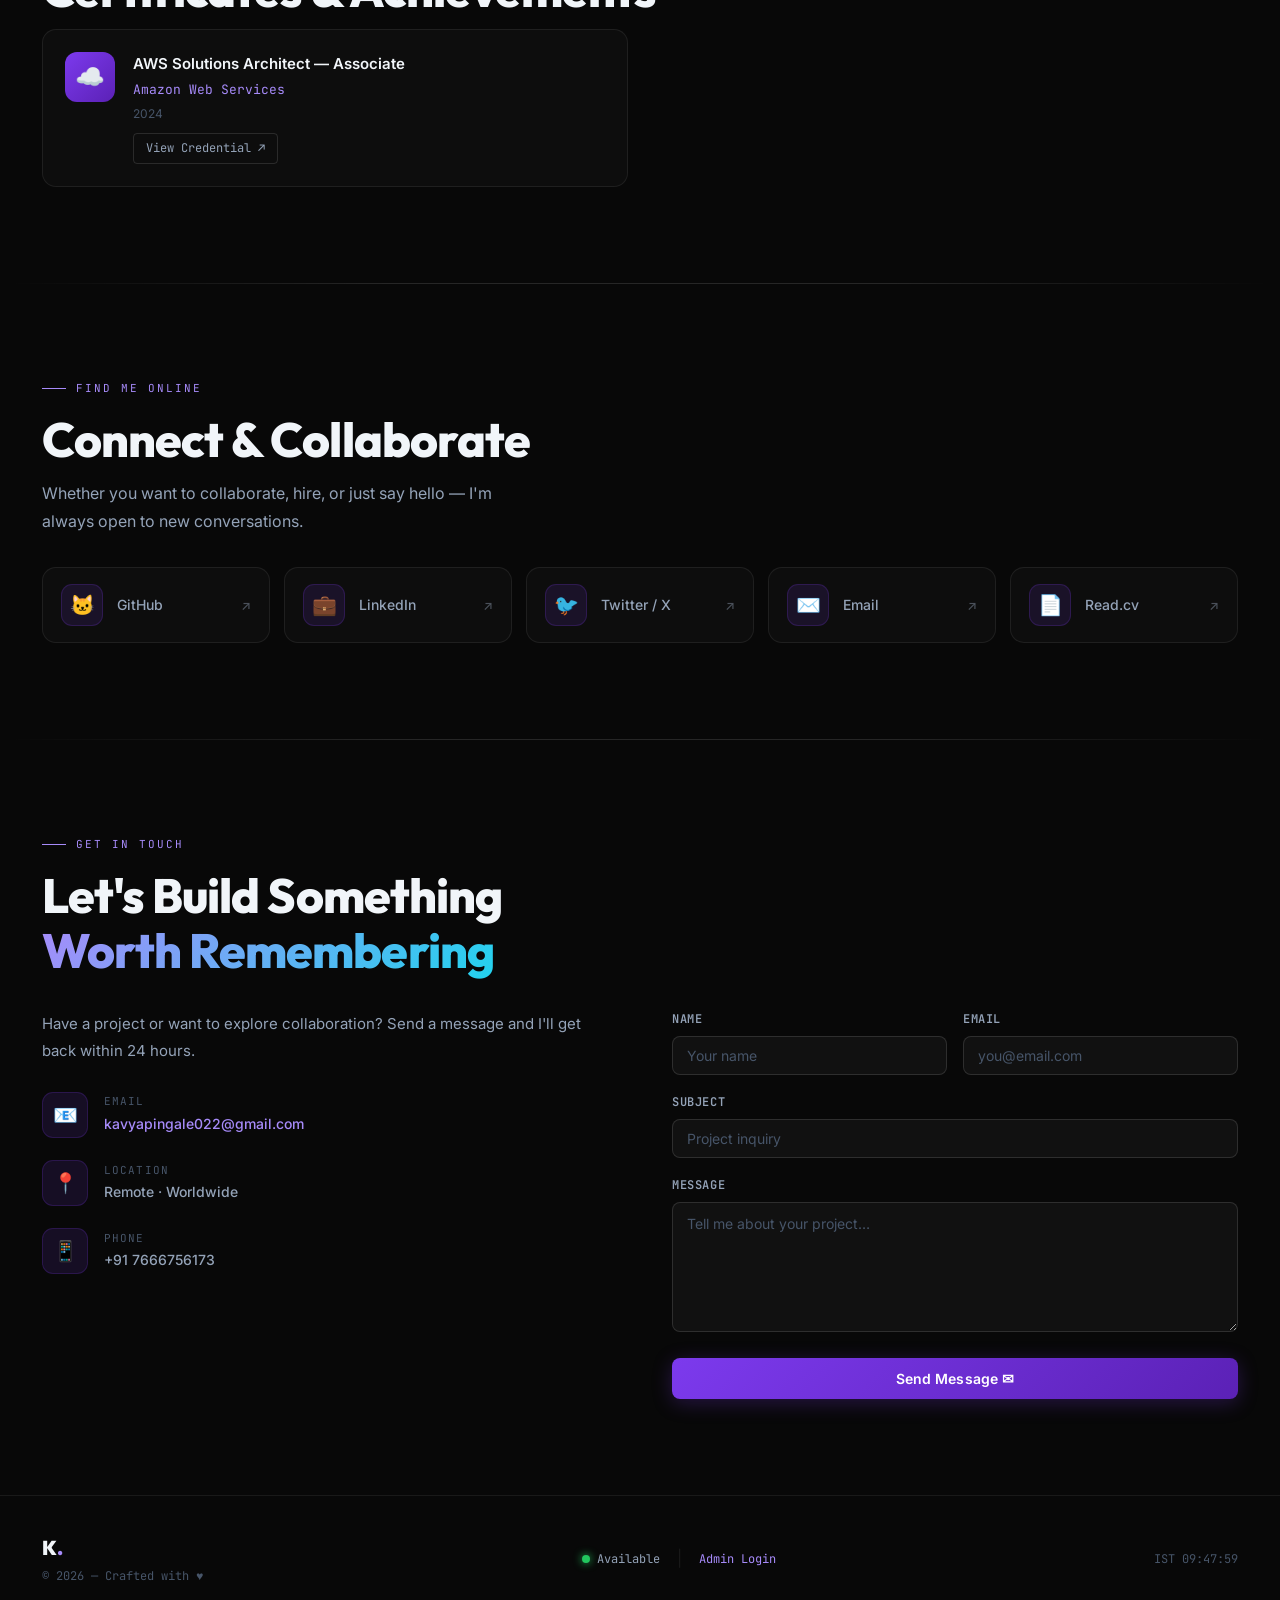
==== commit 4c4ca8c6: "Add certificate image option and configure dynamic projects" ====
--- a/index.html
+++ b/index.html
@@ -573,135 +573,7 @@
         <h2 class="section-title" style="margin-bottom:0">Projects</h2>
       </div>
     </div>
-    <div class="grid-3" id="proj-container">
-
-        <div class="proj-card">
-          <div class="proj-thumb">
-            <div class="proj-emoji-placeholder">🚀</div>
-          </div>
-          <div class="proj-content">
-            <h3 class="proj-title">Civic-Connect-app</h3>
-            <p class="proj-desc">A project by Kavya</p>
-            <div class="proj-links">
-              <a href="https://v0-civic-issue-reporting-red.vercel.app" target="_blank" rel="noopener noreferrer" class="proj-link"><i class="fas fa-external-link-alt"></i> Live Demo</a>
-              <a href="https://github.com/kavyapingale022-source/Civic-Connect-app" target="_blank" rel="noopener noreferrer" class="proj-link"><i class="fab fa-github"></i> GitHub</a>
-            </div>
-          </div>
-        </div>
-
-        <div class="proj-card">
-          <div class="proj-thumb">
-            <div class="proj-emoji-placeholder">🚀</div>
-          </div>
-          <div class="proj-content">
-            <h3 class="proj-title">Civic-reporter-app</h3>
-            <p class="proj-desc">Created by Xottics </p>
-            <div class="proj-links">
-              
-              <a href="https://github.com/kavyapingale022-source/Civic-reporter-app" target="_blank" rel="noopener noreferrer" class="proj-link"><i class="fab fa-github"></i> GitHub</a>
-            </div>
-          </div>
-        </div>
-
-        <div class="proj-card">
-          <div class="proj-thumb">
-            <div class="proj-emoji-placeholder">🚀</div>
-          </div>
-          <div class="proj-content">
-            <h3 class="proj-title">Disease-Pred</h3>
-            <p class="proj-desc">A project by Kavya</p>
-            <div class="proj-links">
-              
-              <a href="https://github.com/kavyapingale022-source/Disease-Pred" target="_blank" rel="noopener noreferrer" class="proj-link"><i class="fab fa-github"></i> GitHub</a>
-            </div>
-          </div>
-        </div>
-
-        <div class="proj-card">
-          <div class="proj-thumb">
-            <div class="proj-emoji-placeholder">🚀</div>
-          </div>
-          <div class="proj-content">
-            <h3 class="proj-title">Portfolio_website</h3>
-            <p class="proj-desc">This is i portfolio website of kavya pingale</p>
-            <div class="proj-links">
-              <a href="https://portfolio-website-peach-six-77.vercel.app" target="_blank" rel="noopener noreferrer" class="proj-link"><i class="fas fa-external-link-alt"></i> Live Demo</a>
-              <a href="https://github.com/kavyapingale022-source/Portfolio_website" target="_blank" rel="noopener noreferrer" class="proj-link"><i class="fab fa-github"></i> GitHub</a>
-            </div>
-          </div>
-        </div>
-
-        <div class="proj-card">
-          <div class="proj-thumb">
-            <div class="proj-emoji-placeholder">🚀</div>
-          </div>
-          <div class="proj-content">
-            <h3 class="proj-title">Responsive-landing-page</h3>
-            <p class="proj-desc">this is responsive landing page of toy car shop </p>
-            <div class="proj-links">
-              <a href="https://responsive-landing-page-bay.vercel.app" target="_blank" rel="noopener noreferrer" class="proj-link"><i class="fas fa-external-link-alt"></i> Live Demo</a>
-              <a href="https://github.com/kavyapingale022-source/Responsive-landing-page" target="_blank" rel="noopener noreferrer" class="proj-link"><i class="fab fa-github"></i> GitHub</a>
-            </div>
-          </div>
-        </div>
-
-        <div class="proj-card">
-          <div class="proj-thumb">
-            <div class="proj-emoji-placeholder">🚀</div>
-          </div>
-          <div class="proj-content">
-            <h3 class="proj-title">Stopwatch-Web-app</h3>
-            <p class="proj-desc">A project by Kavya</p>
-            <div class="proj-links">
-              <a href="https://stopwatch-web-app-sooty.vercel.app" target="_blank" rel="noopener noreferrer" class="proj-link"><i class="fas fa-external-link-alt"></i> Live Demo</a>
-              <a href="https://github.com/kavyapingale022-source/Stopwatch-Web-app" target="_blank" rel="noopener noreferrer" class="proj-link"><i class="fab fa-github"></i> GitHub</a>
-            </div>
-          </div>
-        </div>
-
-        <div class="proj-card">
-          <div class="proj-thumb">
-            <div class="proj-emoji-placeholder">🚀</div>
-          </div>
-          <div class="proj-content">
-            <h3 class="proj-title">Tic-Tac-Toe-Web-app</h3>
-            <p class="proj-desc">A project by Kavya</p>
-            <div class="proj-links">
-              <a href="https://tic-tac-toe-web-app-eight.vercel.app" target="_blank" rel="noopener noreferrer" class="proj-link"><i class="fas fa-external-link-alt"></i> Live Demo</a>
-              <a href="https://github.com/kavyapingale022-source/Tic-Tac-Toe-Web-app" target="_blank" rel="noopener noreferrer" class="proj-link"><i class="fab fa-github"></i> GitHub</a>
-            </div>
-          </div>
-        </div>
-
-        <div class="proj-card">
-          <div class="proj-thumb">
-            <div class="proj-emoji-placeholder">🚀</div>
-          </div>
-          <div class="proj-content">
-            <h3 class="proj-title">v0-work-entry-app</h3>
-            <p class="proj-desc">A project by Kavya</p>
-            <div class="proj-links">
-              <a href="https://v0-work-entry-app-seven.vercel.app" target="_blank" rel="noopener noreferrer" class="proj-link"><i class="fas fa-external-link-alt"></i> Live Demo</a>
-              <a href="https://github.com/kavyapingale022-source/v0-work-entry-app" target="_blank" rel="noopener noreferrer" class="proj-link"><i class="fab fa-github"></i> GitHub</a>
-            </div>
-          </div>
-        </div>
-
-        <div class="proj-card">
-          <div class="proj-thumb">
-            <div class="proj-emoji-placeholder">🚀</div>
-          </div>
-          <div class="proj-content">
-            <h3 class="proj-title">Weather-Website</h3>
-            <p class="proj-desc">this is a weather forecast website</p>
-            <div class="proj-links">
-              <a href="https://weather-website-ten-ebon.vercel.app" target="_blank" rel="noopener noreferrer" class="proj-link"><i class="fas fa-external-link-alt"></i> Live Demo</a>
-              <a href="https://github.com/kavyapingale022-source/Weather-Website" target="_blank" rel="noopener noreferrer" class="proj-link"><i class="fab fa-github"></i> GitHub</a>
-            </div>
-          </div>
-        </div>
-
-</div>
+    <div class="grid-3" id="proj-container"></div>
   </div>
 </section>
 <div class="section-divider container"></div>
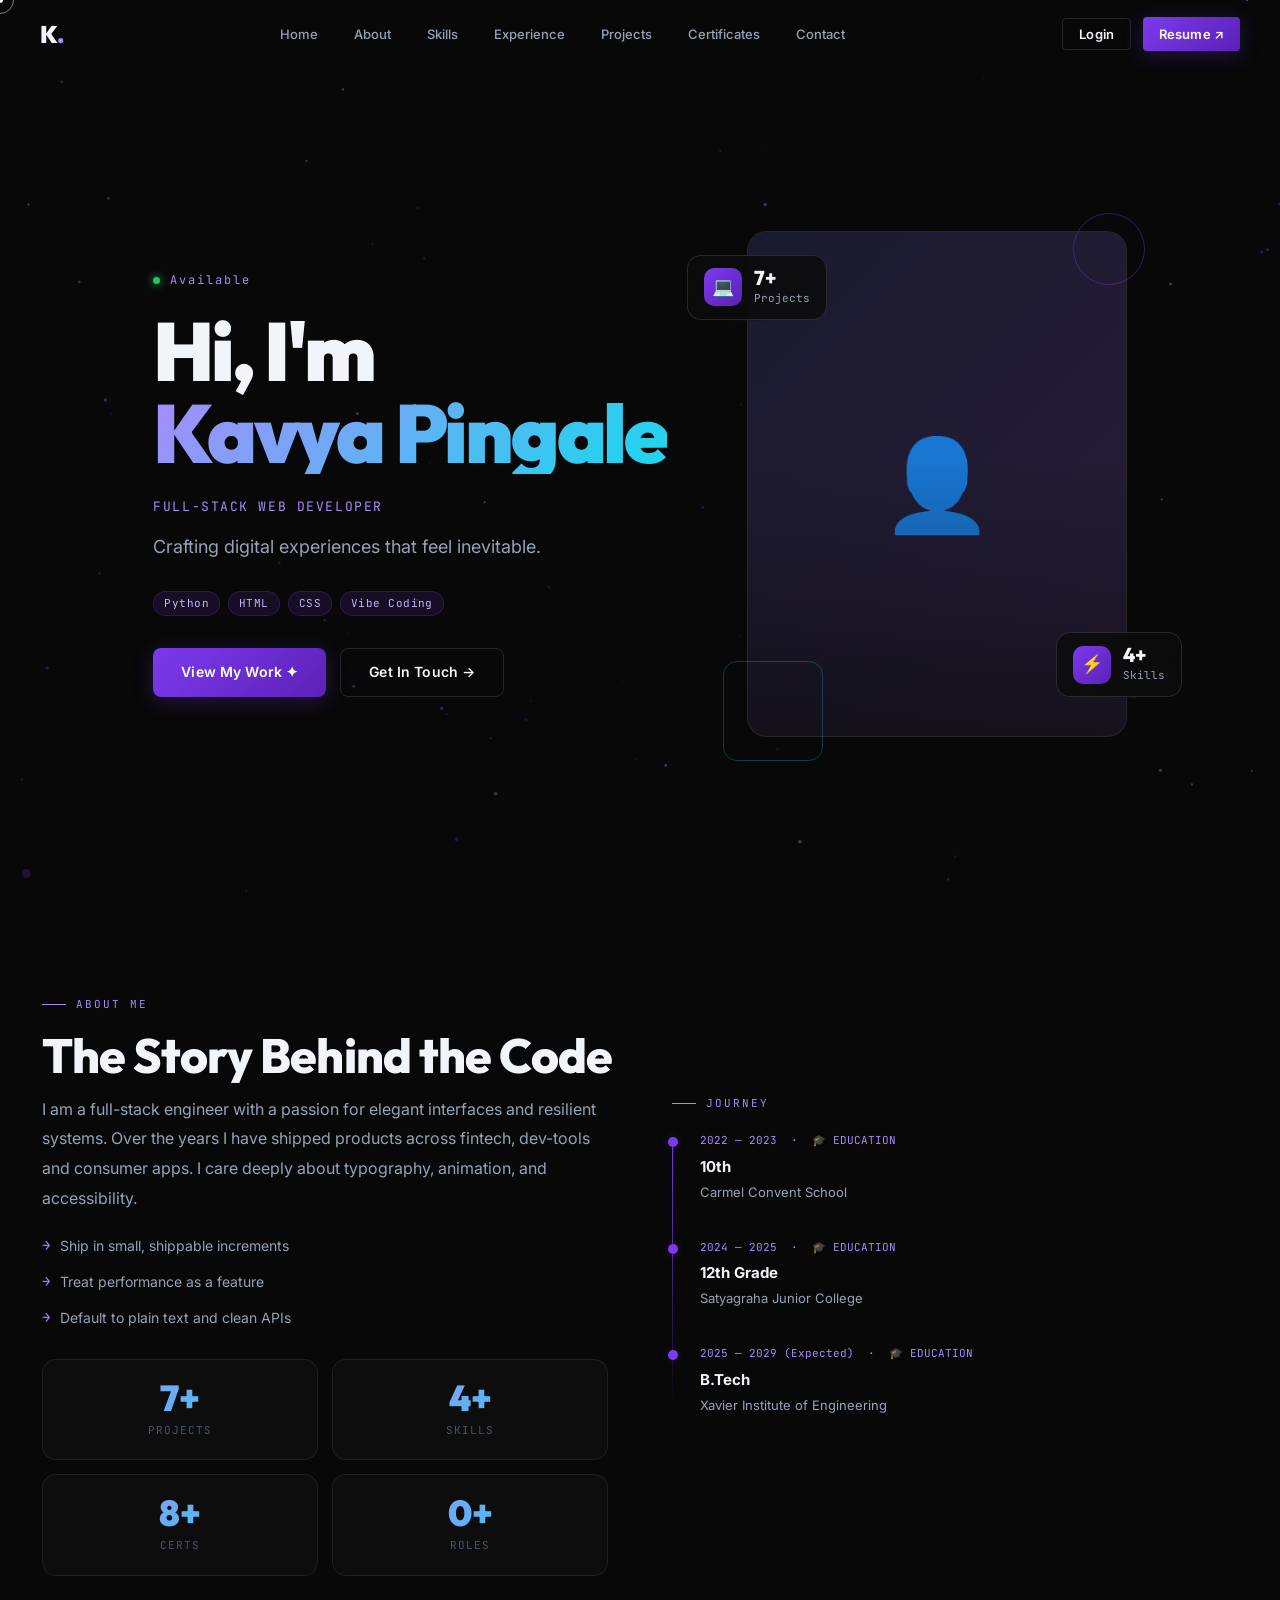
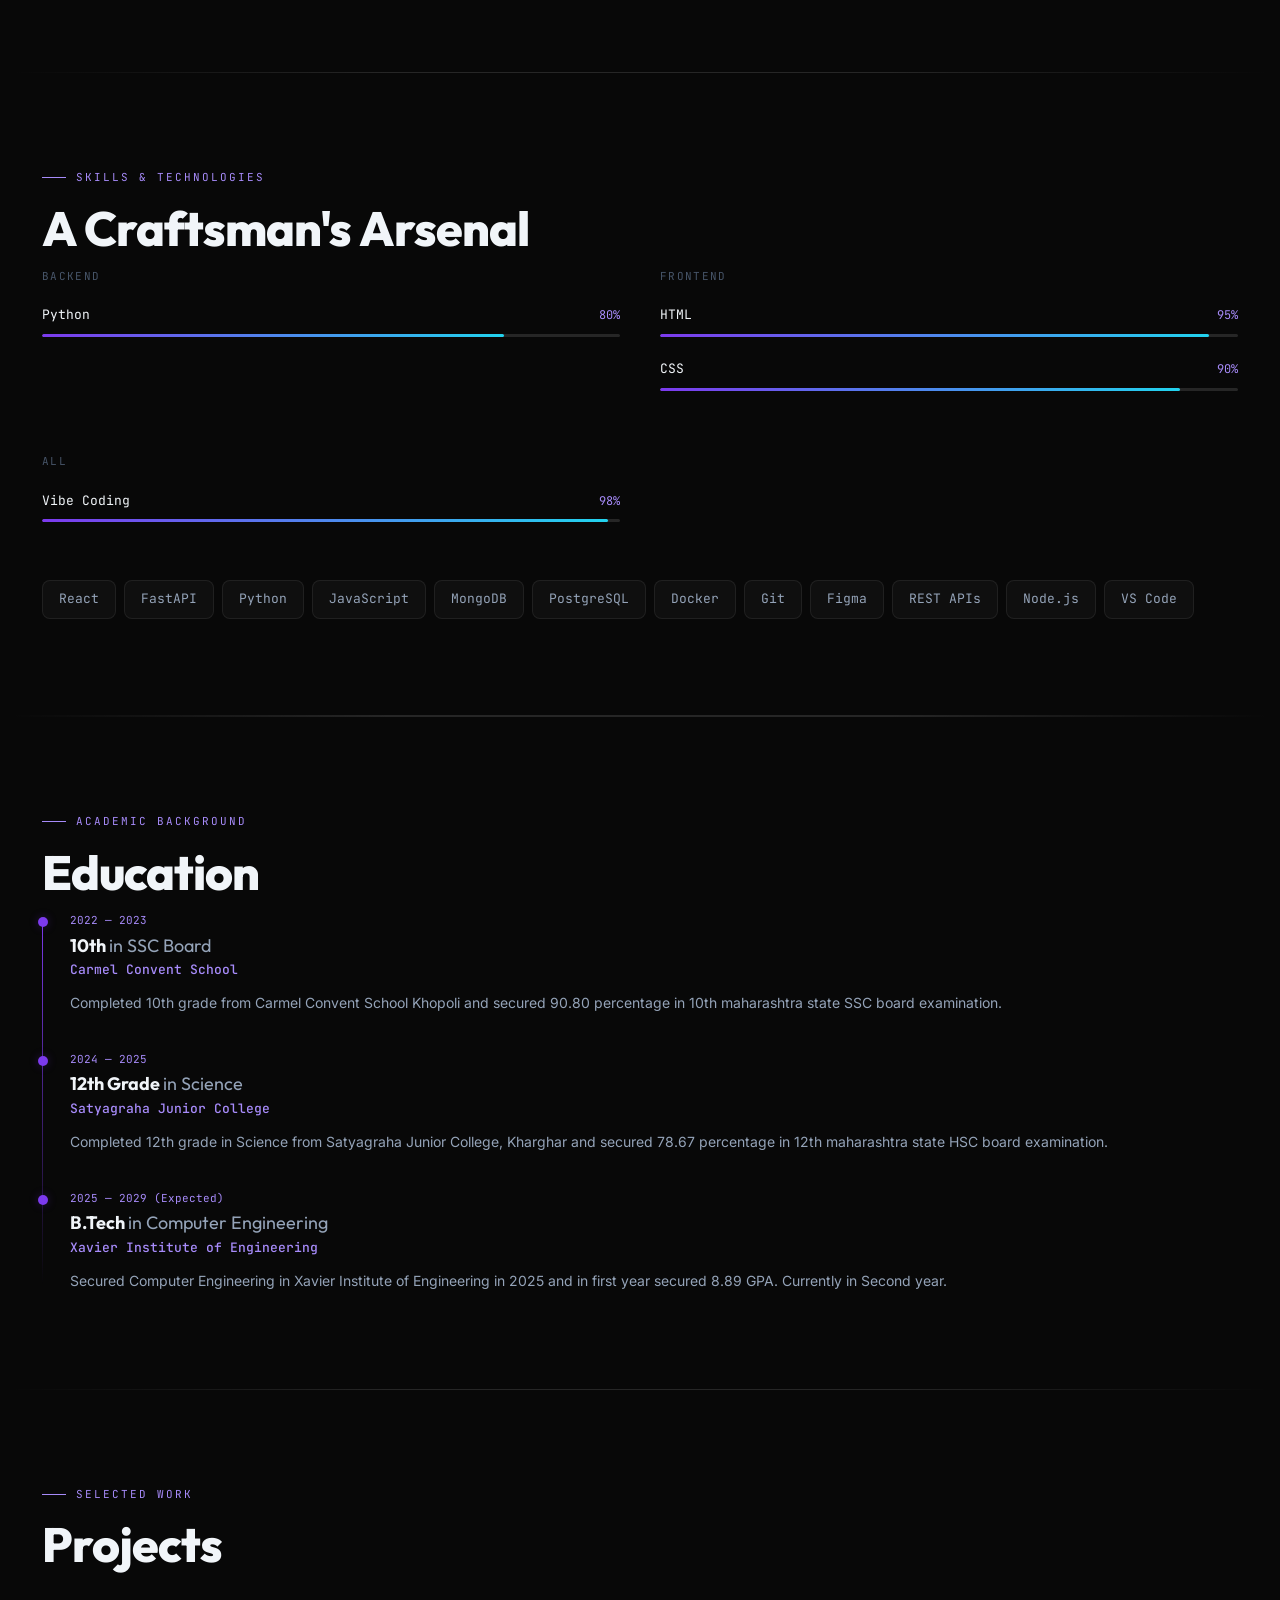
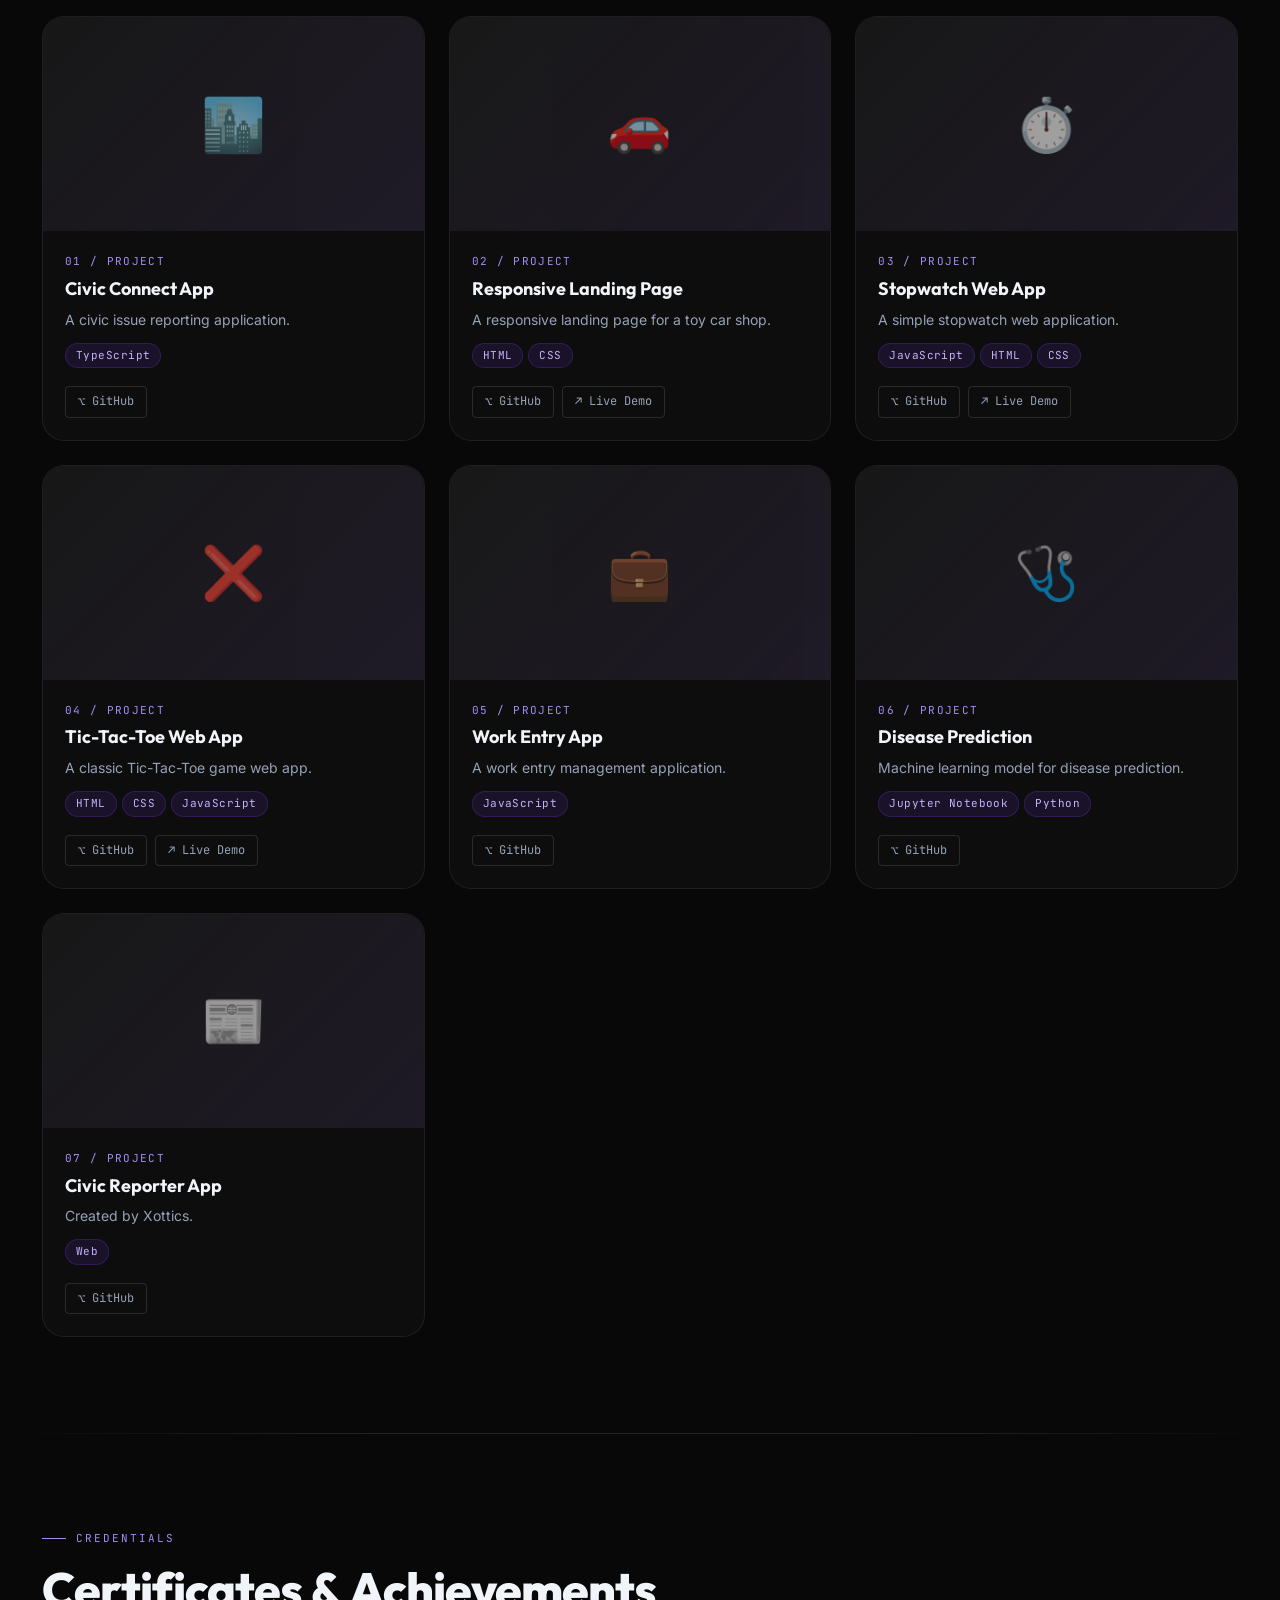
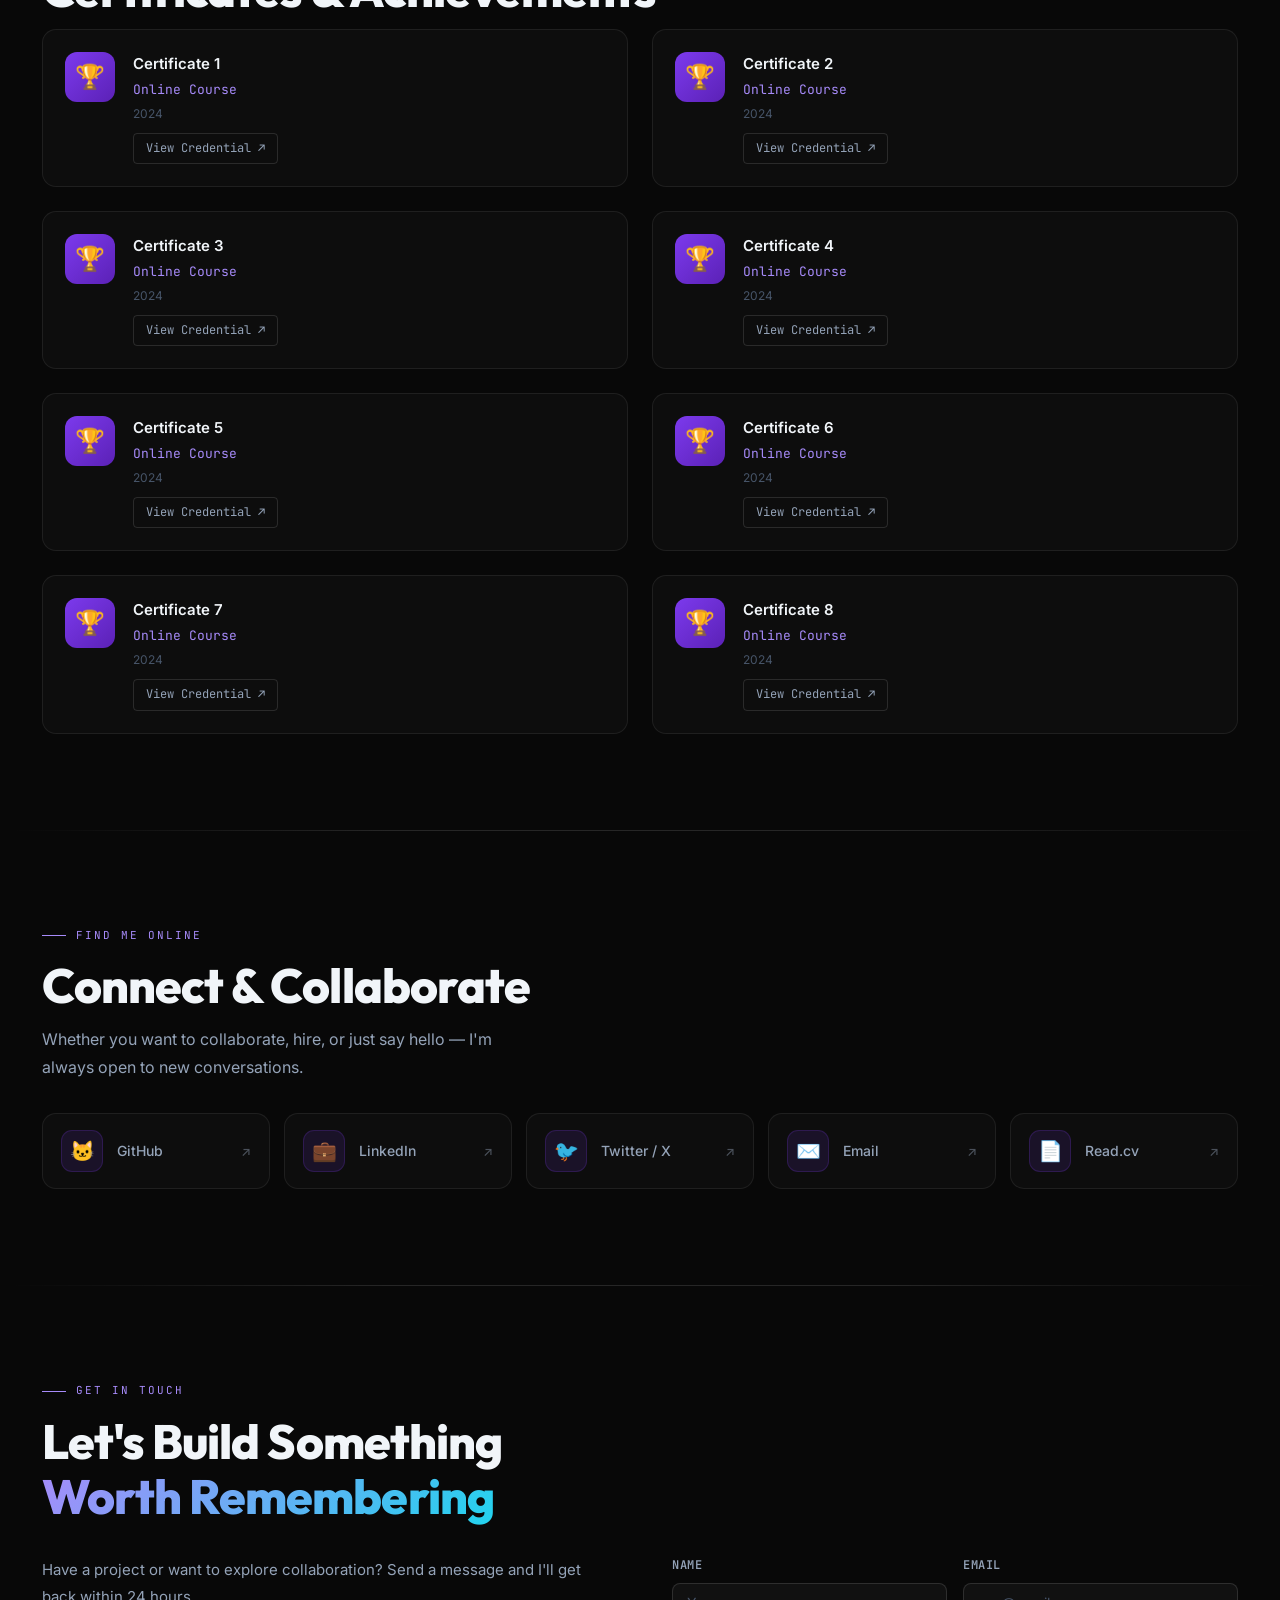
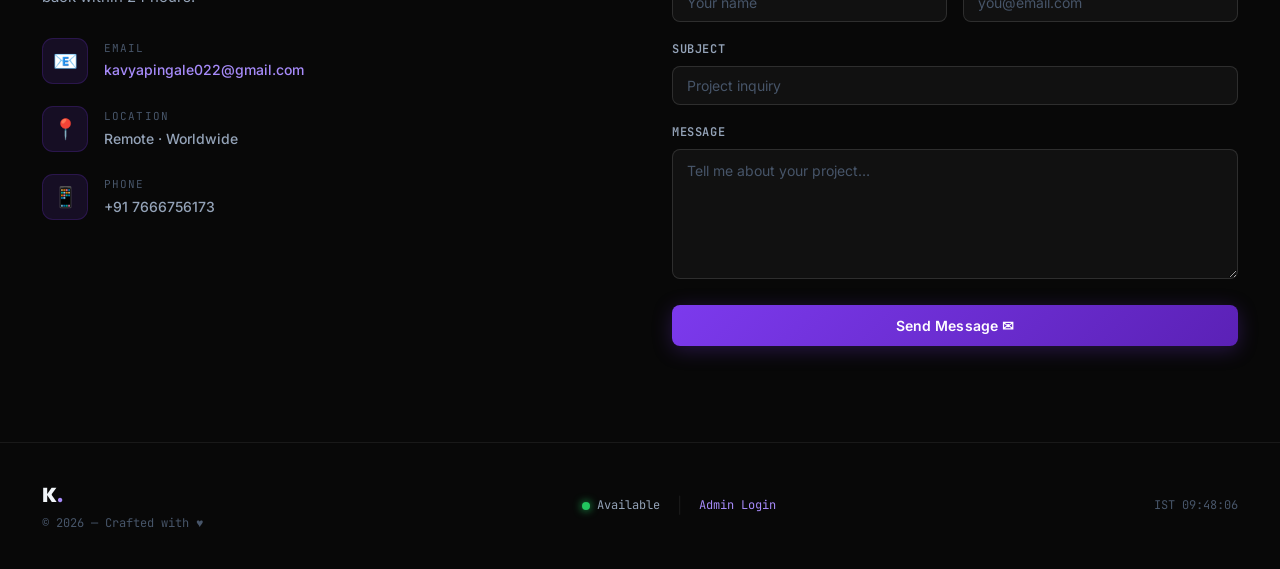
==== commit 4a99fe43: "Add 8 certificates from Downloads" ====
--- a/index.html
+++ b/index.html
@@ -852,9 +852,7 @@
       emoji: "📰"
     }
   ],
-  certificates:[
-    {id:1,name:"AWS Solutions Architect — Associate",issuer:"Amazon Web Services",date:"2024",url:"https://aws.amazon.com/certification/",emoji:"☁️"}
-  ],
+  certificates:[{id:100,name:'Certificate 1',issuer:'Online Course',date:'2024',url:'assets/certificates/1ftwvC.pdf',emoji:'🏆',image:'assets/certificates/1ftwvC.jpg'},{id:101,name:'Certificate 2',issuer:'Online Course',date:'2024',url:'assets/certificates/2fjbMP.pdf',emoji:'🏆',image:'assets/certificates/2fjbMP.jpg'},{id:102,name:'Certificate 3',issuer:'Online Course',date:'2024',url:'assets/certificates/2iCuHV.pdf',emoji:'🏆',image:'assets/certificates/2iCuHV.jpg'},{id:103,name:'Certificate 4',issuer:'Online Course',date:'2024',url:'assets/certificates/FiryT.pdf',emoji:'🏆',image:'assets/certificates/FiryT.jpg'},{id:104,name:'Certificate 5',issuer:'Online Course',date:'2024',url:'assets/certificates/wiYgm.pdf',emoji:'🏆',image:'assets/certificates/wiYgm.jpg'},{id:105,name:'Certificate 6',issuer:'Online Course',date:'2024',url:'assets/certificates/Z1eb2Fv.pdf',emoji:'🏆',image:'assets/certificates/Z1eb2Fv.jpg'},{id:106,name:'Certificate 7',issuer:'Online Course',date:'2024',url:'assets/certificates/Z1l7U66.pdf',emoji:'🏆',image:'assets/certificates/Z1l7U66.jpg'},{id:107,name:'Certificate 8',issuer:'Online Course',date:'2024',url:'assets/certificates/ZRSP7T.pdf',emoji:'🏆',image:'assets/certificates/ZRSP7T.jpg'}],
   education:[
     {id:1,school:"Carmel Convent School",degree:"10th",field:"SSC Board",period:"2022 — 2023",description:"Completed 10th grade from Carmel Convent School Khopoli and secured 90.80 percentage in 10th maharashtra state SSC board examination."},
     {id:2,school:"Satyagraha Junior College",degree:"12th Grade",field:"Science",period:"2024 — 2025",description:"Completed 12th grade in Science from Satyagraha Junior College, Kharghar and secured 78.67 percentage in 12th maharashtra state HSC board examination."},
